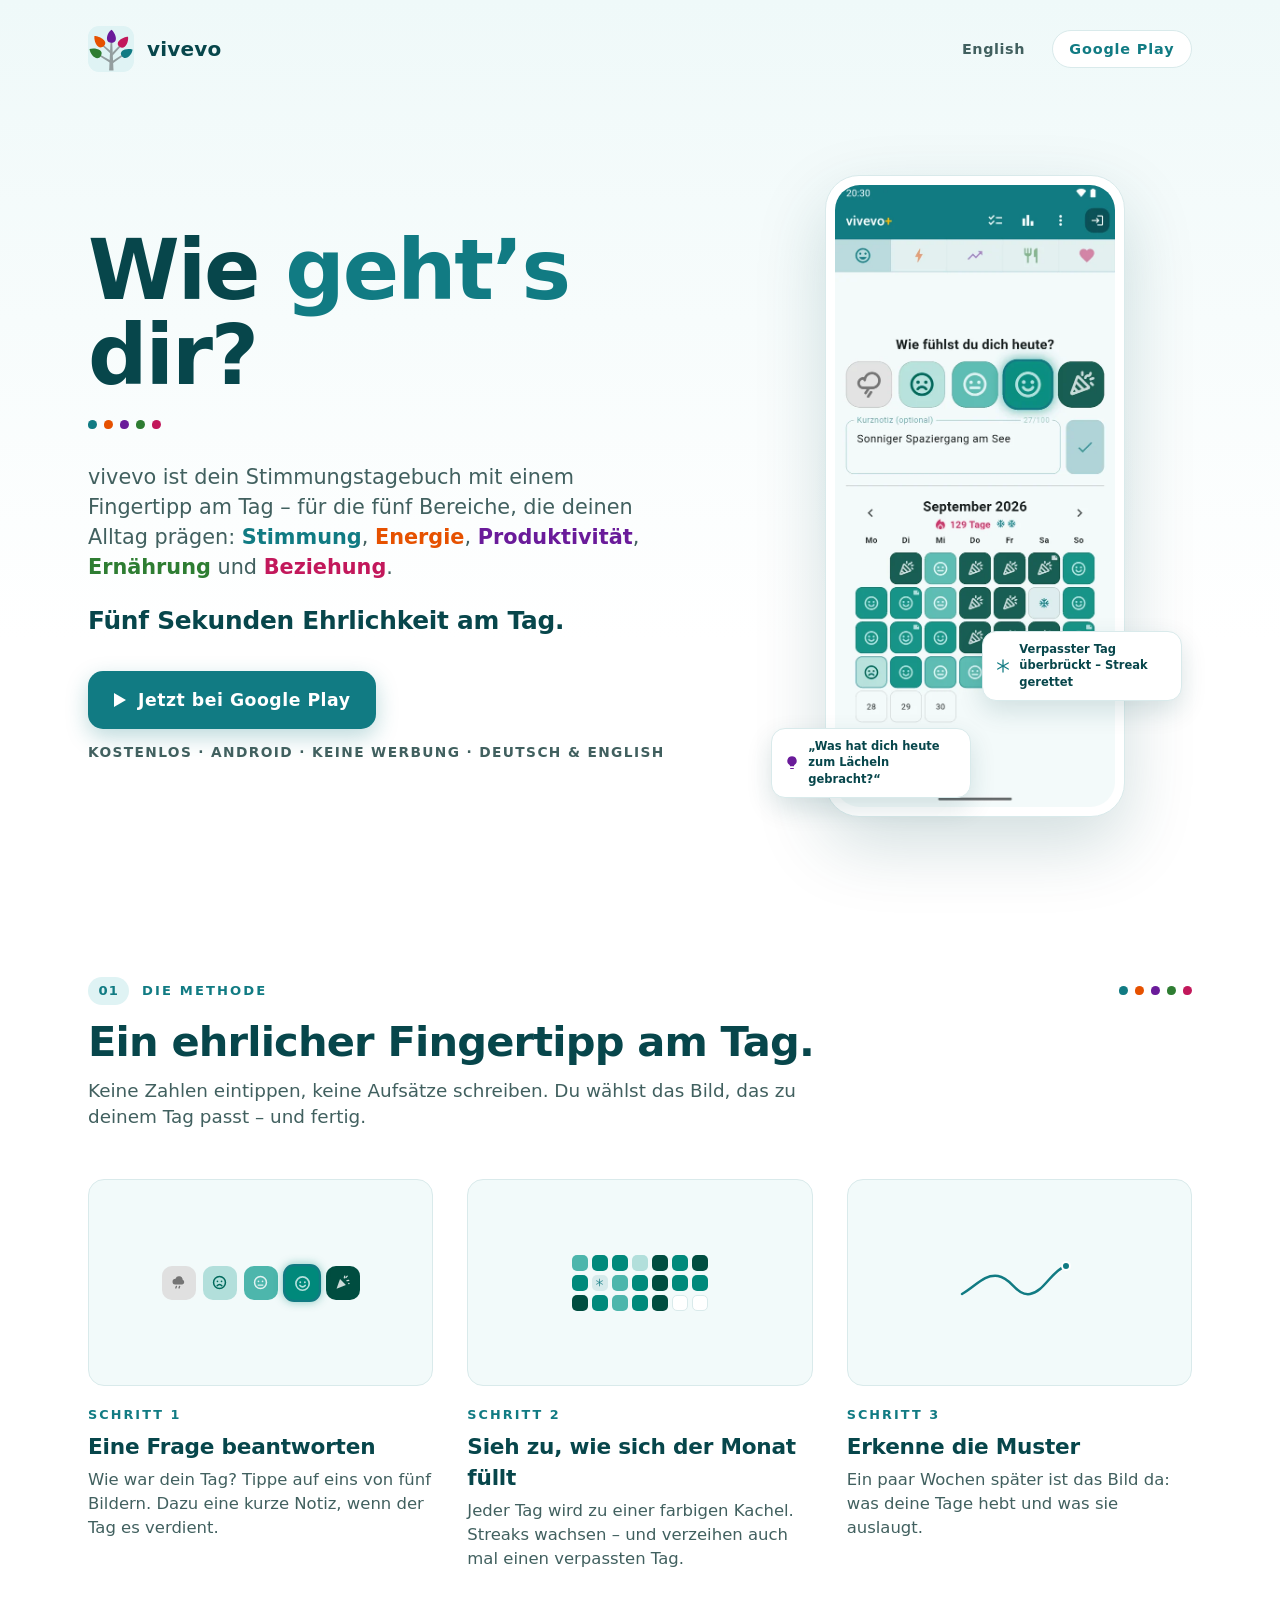
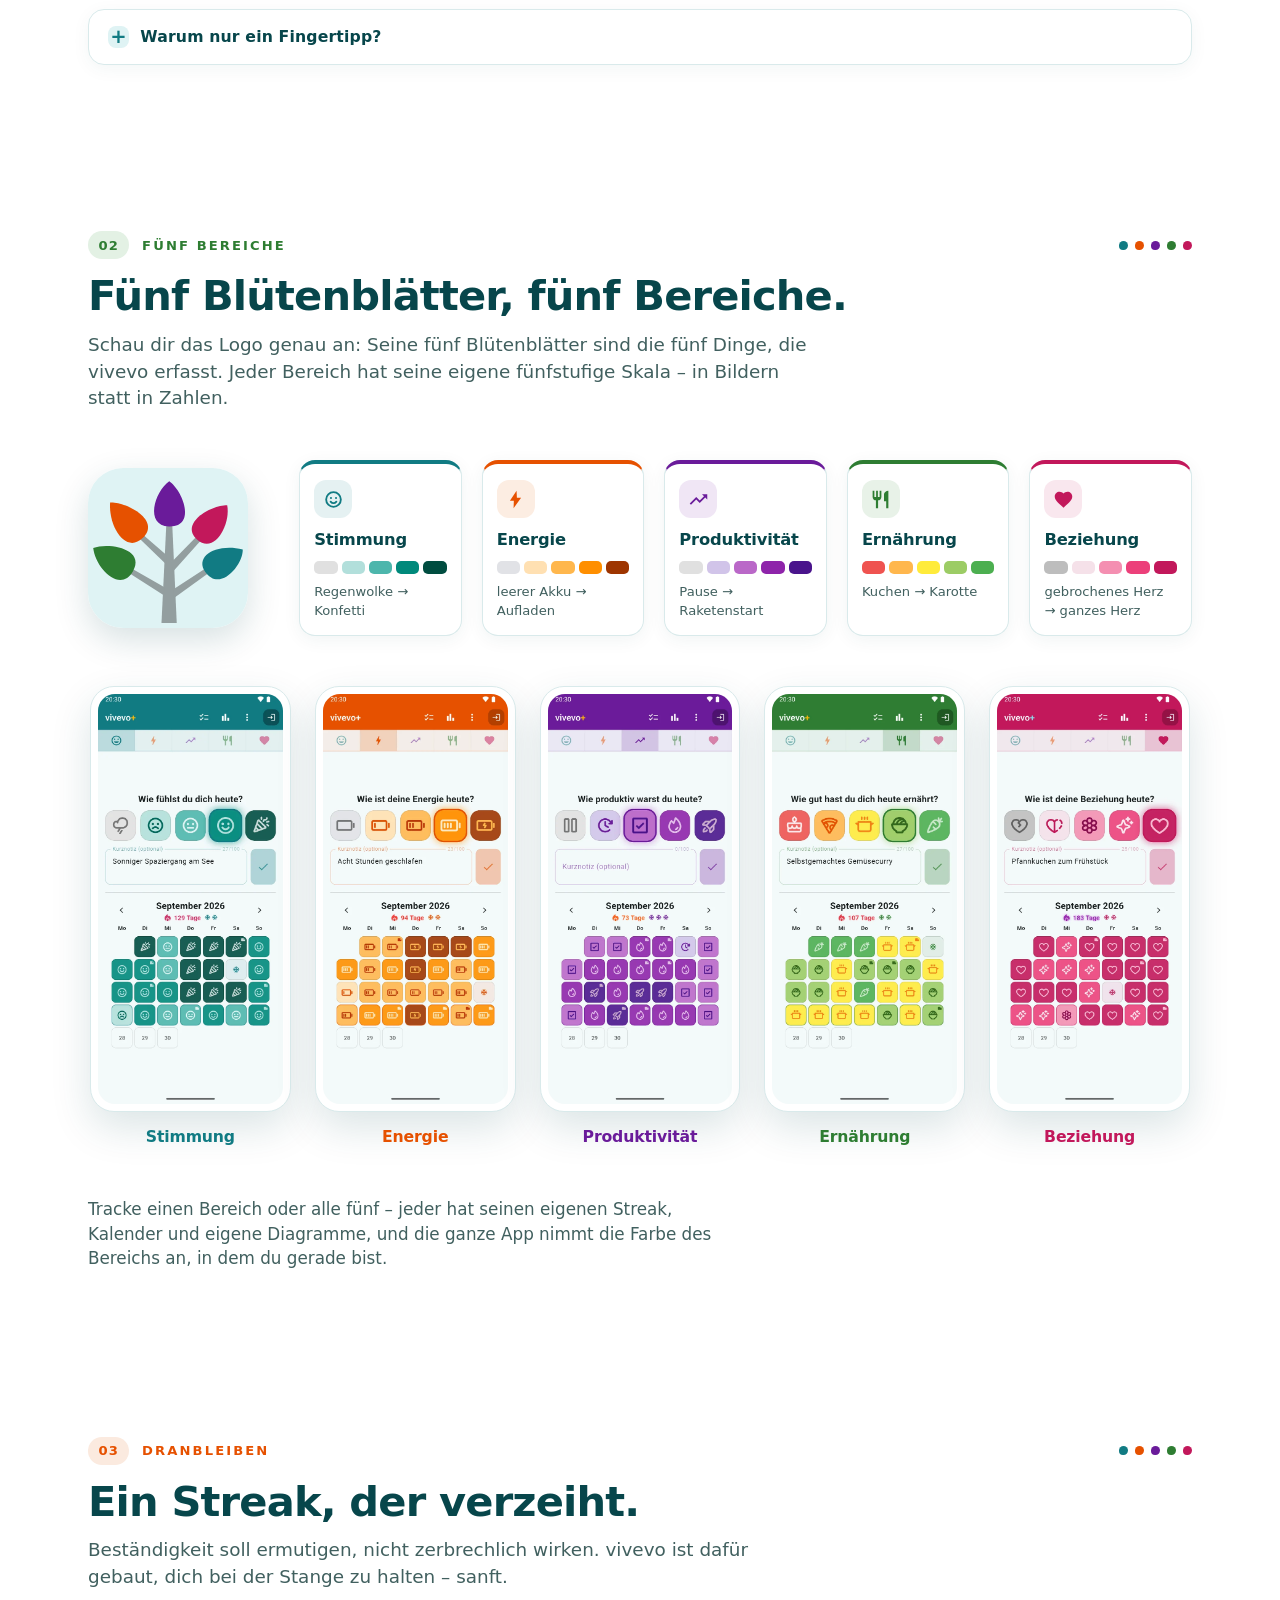
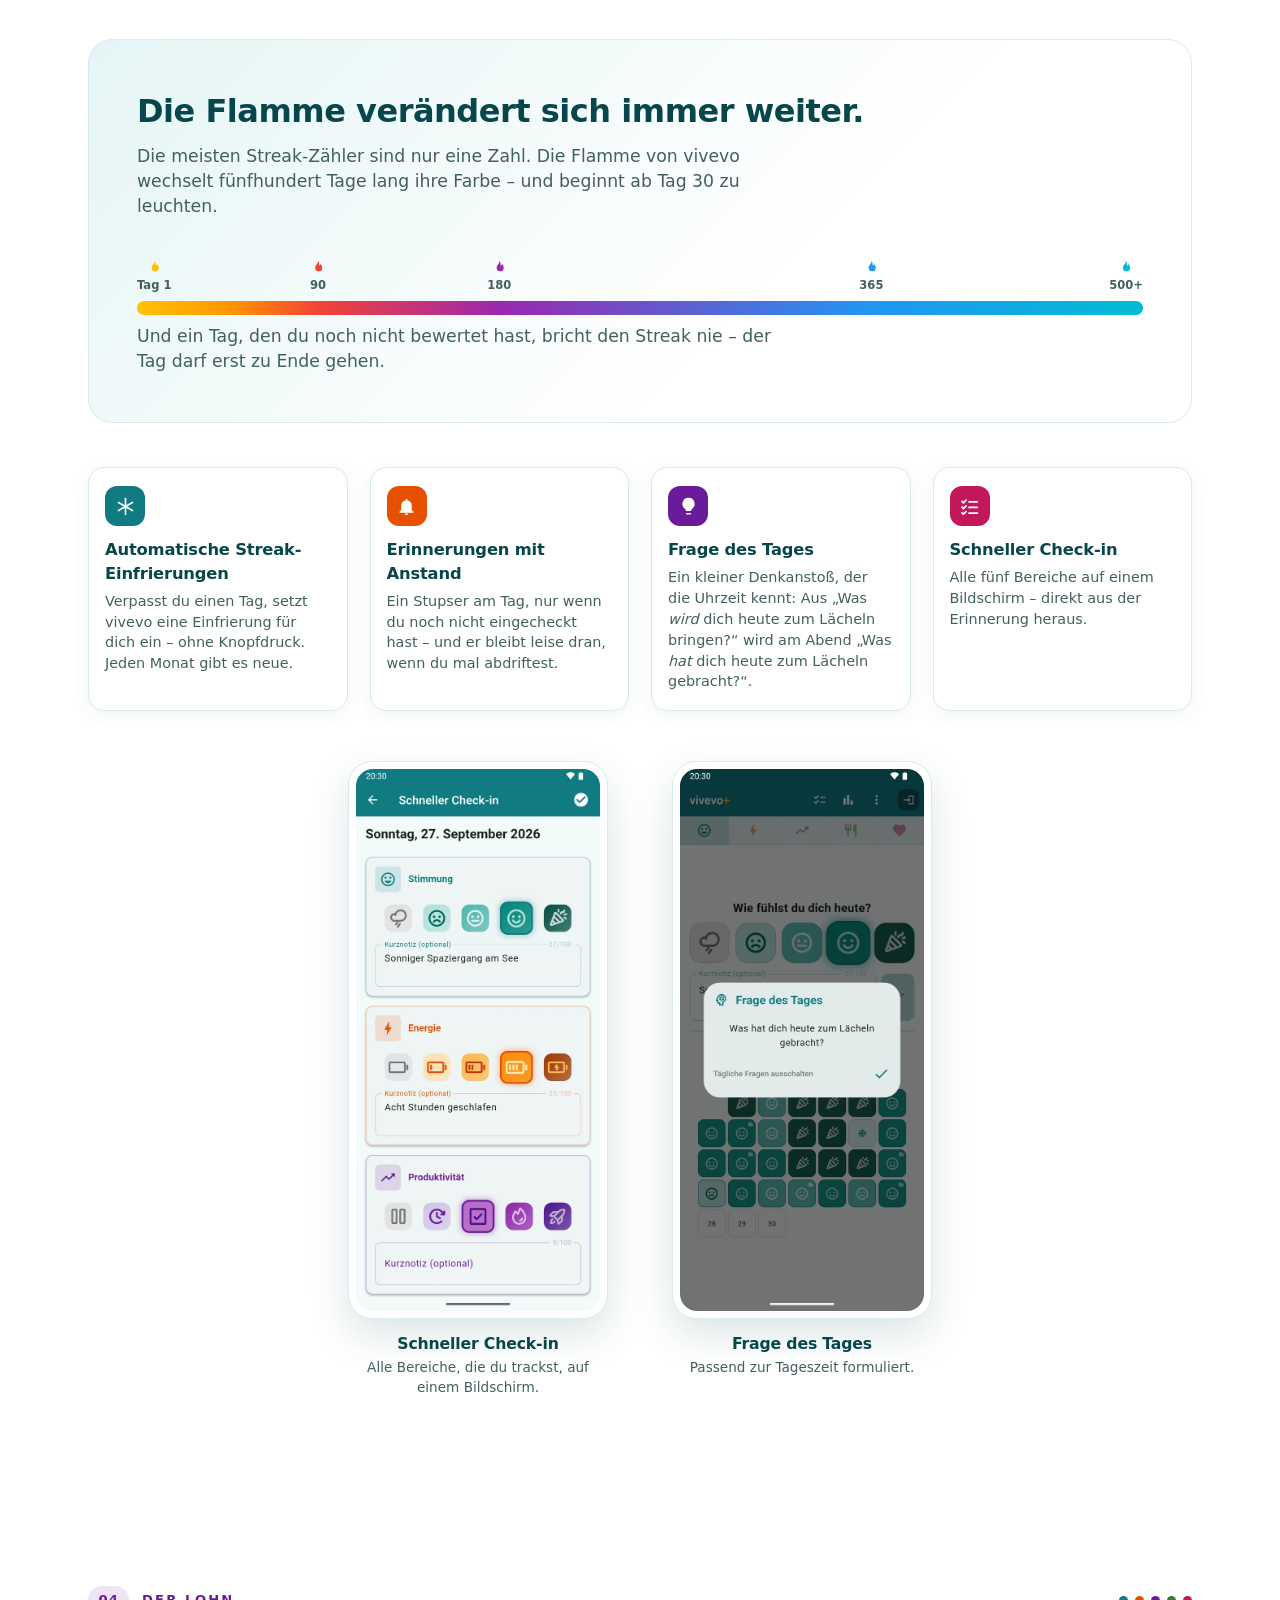
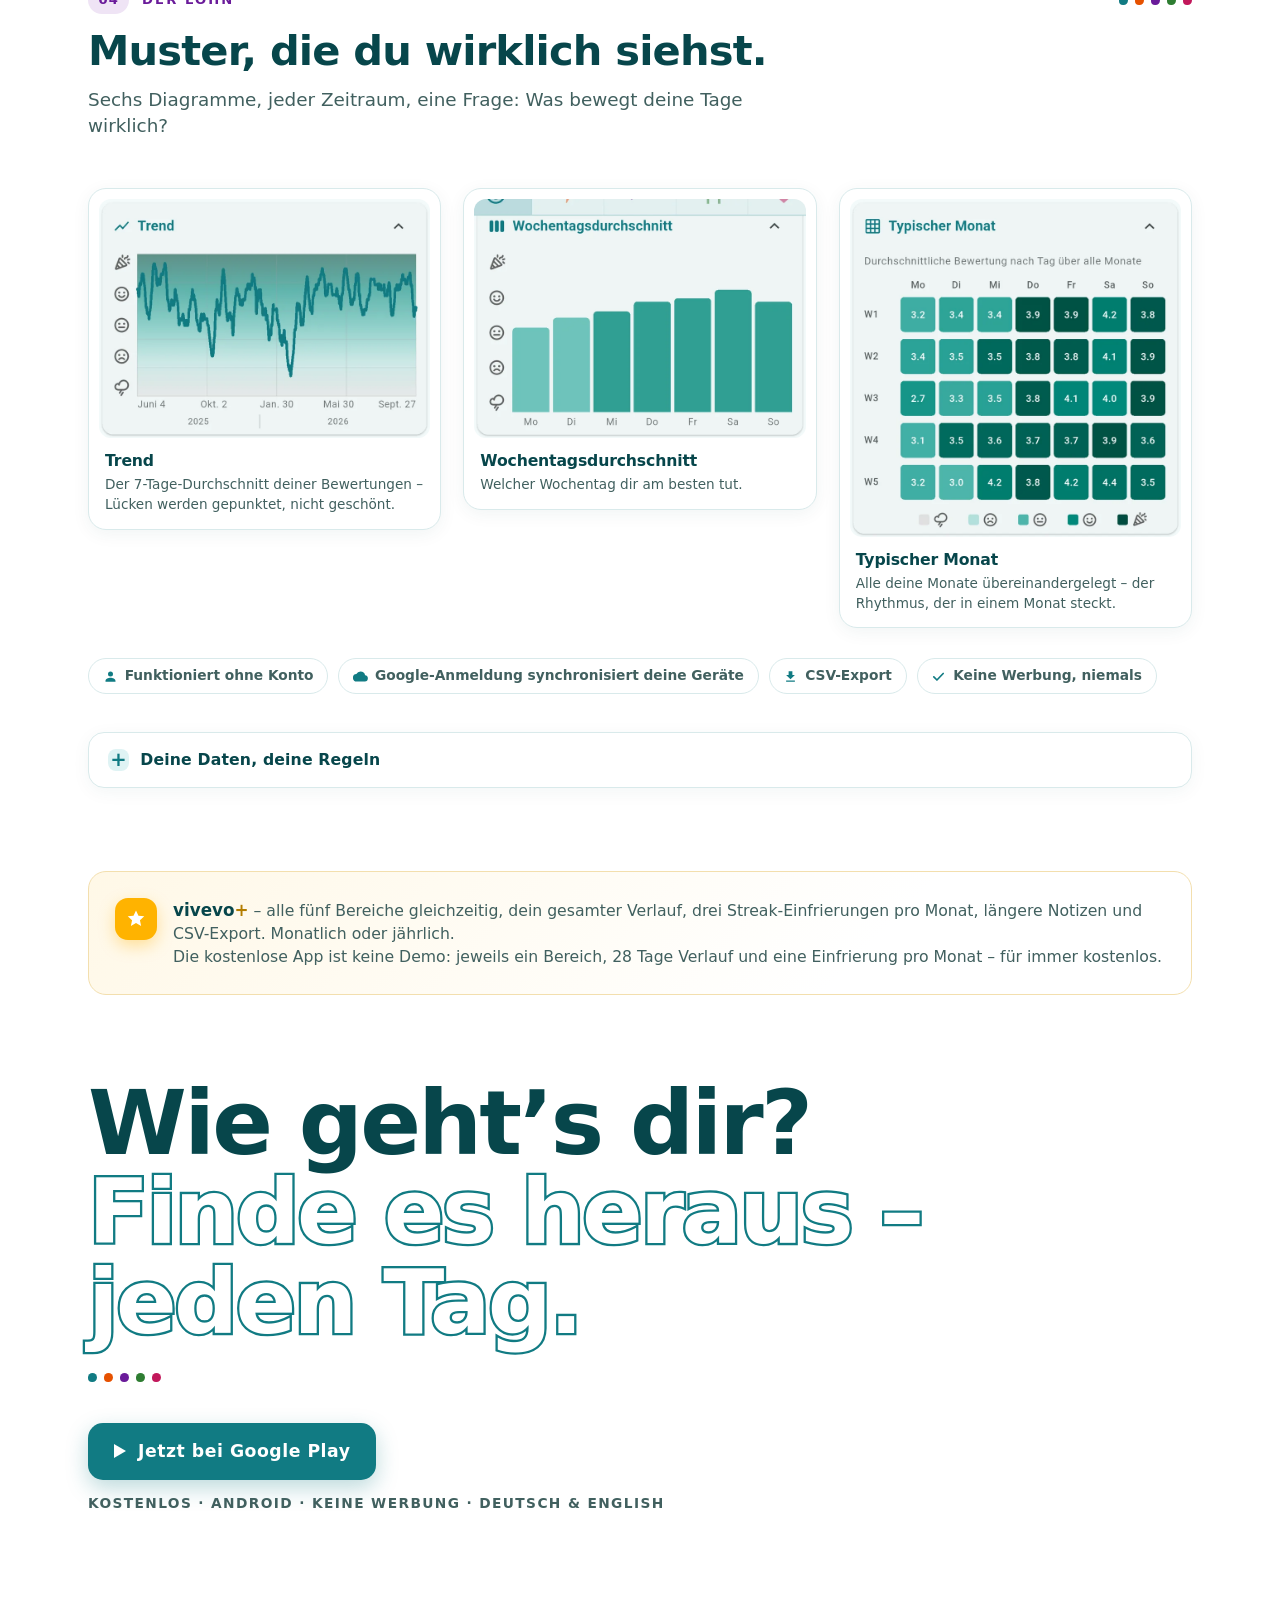
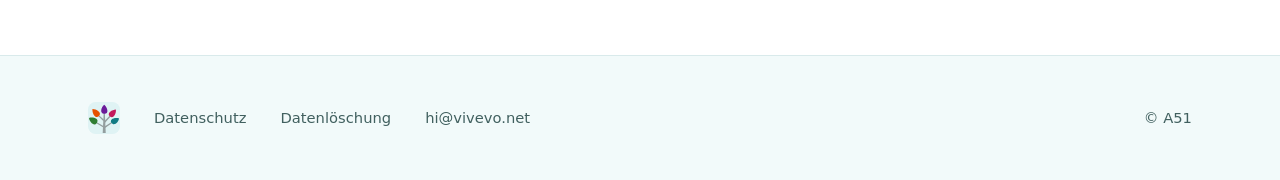
==== de/index.html @ 8e0245e5 "Add a German version of the site vivevo.net/de/ carries the landing page in German, with the privacy" ====
<!DOCTYPE html>
<html lang="de">
<head>
<meta charset="utf-8">
<meta name="viewport" content="width=device-width, initial-scale=1">
<title>vivevo – wie geht’s dir?</title>
<meta name="description" content="vivevo ist ein Stimmungstagebuch mit einem Fingertipp am Tag – für Stimmung, Energie, Produktivität, Ernährung und Beziehung. Fünf Sekunden Ehrlichkeit am Tag, ein Streak, der verzeiht, und Muster, die du wirklich siehst. Kostenlos für Android.">
<meta name="theme-color" content="#117B83">
<meta property="og:title" content="vivevo – wie geht’s dir?">
<meta property="og:description" content="Ein Fingertipp am Tag für die fünf Bereiche, die deinen Alltag prägen. Fünf Sekunden Ehrlichkeit, einmal am Tag.">
<meta property="og:type" content="website">
<meta property="og:url" content="https://vivevo.net/de/">
<meta property="og:locale" content="de_DE">
<meta property="og:locale:alternate" content="en_US">
<meta property="og:image" content="https://vivevo.net/og-de.png">
<meta property="og:image:width" content="1200">
<meta property="og:image:height" content="630">
<meta name="twitter:card" content="summary_large_image">
<link rel="icon" type="image/svg+xml" href="../vivevo.svg">
<link rel="canonical" href="https://vivevo.net/de/">
<link rel="alternate" hreflang="en" href="https://vivevo.net/">
<link rel="alternate" hreflang="de" href="https://vivevo.net/de/">
<link rel="alternate" hreflang="x-default" href="https://vivevo.net/">
<link rel="stylesheet" href="../site.css">
</head>
<body>

<svg width="0" height="0" style="position:absolute" aria-hidden="true"><defs>
<symbol id="i-rain" viewBox="0 0 24 24"><path fill="currentColor" d="M7.2 14.9a4.2 4.2 0 0 1 .5-8.36A5.3 5.3 0 0 1 17.9 8a3.65 3.65 0 0 1-.6 6.9z"/><g stroke="currentColor" stroke-width="1.9" stroke-linecap="round" fill="none"><path d="M9.1 17.4l-.85 2.3"/><path d="M13.6 17.4l-.85 2.3"/></g></symbol>
<symbol id="i-sad" viewBox="0 0 24 24"><circle cx="12" cy="12" r="8.4" fill="none" stroke="currentColor" stroke-width="2.1"/><circle cx="9.1" cy="10.3" r="1.2" fill="currentColor"/><circle cx="14.9" cy="10.3" r="1.2" fill="currentColor"/><path d="M8.7 16.5c2-2.4 4.6-2.4 6.6 0" fill="none" stroke="currentColor" stroke-width="2.1" stroke-linecap="round"/></symbol>
<symbol id="i-meh" viewBox="0 0 24 24"><circle cx="12" cy="12" r="8.4" fill="none" stroke="currentColor" stroke-width="2.1"/><circle cx="9.1" cy="10.3" r="1.2" fill="currentColor"/><circle cx="14.9" cy="10.3" r="1.2" fill="currentColor"/><path d="M8.8 15.7h6.4" stroke="currentColor" stroke-width="2.1" stroke-linecap="round"/></symbol>
<symbol id="i-smile" viewBox="0 0 24 24"><circle cx="12" cy="12" r="8.4" fill="none" stroke="currentColor" stroke-width="2.1"/><circle cx="9.1" cy="10.3" r="1.2" fill="currentColor"/><circle cx="14.9" cy="10.3" r="1.2" fill="currentColor"/><path d="M8.7 14.4c2 2.4 4.6 2.4 6.6 0" fill="none" stroke="currentColor" stroke-width="2.1" stroke-linecap="round"/></symbol>
<symbol id="i-confetti" viewBox="0 0 24 24"><path fill="currentColor" d="M3.6 20.9 8.5 7.2l8.3 8.3z"/><g stroke="currentColor" stroke-width="1.8" stroke-linecap="round" fill="none"><path d="M14.6 5.5l.5-2.4"/><path d="M18.4 9.4l2.4-.5"/><path d="M16.8 4.9l1.9-1.9"/></g><circle cx="21" cy="13.4" r="1.1" fill="currentColor"/></symbol>
<symbol id="i-flame" viewBox="0 0 24 24"><path fill="currentColor" d="M12 2.3c.9 4-4 5.7-4 10a5 5 0 0 0 10 0c0-2.1-1-3.9-2.2-5.3-.3 1.1-1 2-2 2.4 0-2.7-.3-5.2-1.8-7.1z"/></symbol>
<symbol id="i-snow" viewBox="0 0 24 24"><g stroke="currentColor" stroke-width="1.9" stroke-linecap="round"><path d="M12 2.9v18.2"/><path d="M4.1 7.4l15.8 9.2"/><path d="M19.9 7.4L4.1 16.6"/></g></symbol>
<symbol id="i-bolt" viewBox="0 0 24 24"><path fill="currentColor" d="M13.2 2 5.6 13.4h4.5L9.8 22l8.6-11.9h-4.8z"/></symbol>
<symbol id="i-trend" viewBox="0 0 24 24"><path fill="currentColor" d="M16 6l2.29 2.29-4.88 4.88-4-4L2 16.59 3.41 18l6-6 4 4 6.3-6.29L22 12V6z"/></symbol>
<symbol id="i-food" viewBox="0 0 24 24"><path fill="currentColor" d="M11 9H9V2H7v7H5V2H3v7c0 2.12 1.66 3.84 3.75 3.97V22h2.5v-9.03C11.34 12.84 13 11.12 13 9V2h-2v7zm5-3v8h2.5v8H21V2c-2.76 0-5 2.24-5 4z"/></symbol>
<symbol id="i-heart" viewBox="0 0 24 24"><path fill="currentColor" d="M12 21.35l-1.45-1.32C5.4 15.36 2 12.28 2 8.5 2 5.42 4.42 3 7.5 3c1.74 0 3.41.81 4.5 2.09C13.09 3.81 14.76 3 16.5 3 19.58 3 22 5.42 22 8.5c0 3.78-3.4 6.86-8.55 11.54L12 21.35z"/></symbol>
<symbol id="i-check" viewBox="0 0 24 24"><path d="M4.5 12.6l5 5L19.5 7.2" fill="none" stroke="currentColor" stroke-width="2.7" stroke-linecap="round" stroke-linejoin="round"/></symbol>
<symbol id="i-list" viewBox="0 0 24 24"><g stroke="currentColor" stroke-width="2" stroke-linecap="round" stroke-linejoin="round" fill="none"><path d="M3.5 6.2l1.6 1.6 3-3"/><path d="M3.5 12.7l1.6 1.6 3-3"/><path d="M3.5 19.2l1.6 1.6 3-3"/><path d="M11.5 6.6H21"/><path d="M11.5 13.1H21"/><path d="M11.5 19.6H21"/></g></symbol>
<symbol id="i-bell" viewBox="0 0 24 24"><path fill="currentColor" d="M12 22a2 2 0 0 0 2-2h-4a2 2 0 0 0 2 2zm6-6v-5a6 6 0 0 0-5-5.91V4a1 1 0 1 0-2 0v1.09A6 6 0 0 0 6 11v5l-2 2v1h16v-1l-2-2z"/></symbol>
<symbol id="i-bulb" viewBox="0 0 24 24"><path fill="currentColor" d="M9.3 21h5.4v-1.6H9.3zM12 2a7 7 0 0 0-4 12.74c.63.44 1 1.16 1 1.93v.33h6v-.33c0-.77.37-1.49 1-1.93A7 7 0 0 0 12 2z"/></symbol>
<symbol id="i-star" viewBox="0 0 24 24"><path fill="currentColor" d="M12 2.6l2.7 5.8 6.3.7-4.7 4.3 1.3 6.2-5.6-3.2-5.6 3.2 1.3-6.2L3 9.1l6.3-.7z"/></symbol>
<symbol id="i-download" viewBox="0 0 24 24"><path fill="currentColor" d="M19 9.5h-4v-6H9v6H5l7 7zM5 18.5v2h14v-2z"/></symbol>
<symbol id="i-user" viewBox="0 0 24 24"><path fill="currentColor" d="M12 12a4 4 0 1 0-4-4 4 4 0 0 0 4 4zm0 2c-3.3 0-8 1.7-8 5v1.5h16V19c0-3.3-4.7-5-8-5z"/></symbol>
<symbol id="i-cloudsync" viewBox="0 0 24 24"><path fill="currentColor" d="M19.35 10.04A7.49 7.49 0 0 0 12 4 7.49 7.49 0 0 0 5.35 8.04 5.994 5.994 0 0 0 6 20h13a5 5 0 0 0 .35-9.96z"/></symbol>
</defs></svg>

<header class="wrap top">
  <img src="../vivevo.svg" alt="" width="46" height="46">
  <span class="name">vivevo</span>
  <a class="lang" href="../index.html" hreflang="en" lang="en">English</a>
  <a class="toplink" href="https://play.google.com/store/apps/details?id=io.a51.vivevo&amp;hl=de">Google&nbsp;Play</a>
</header>

<main>

  <section class="wrap hero" aria-label="Einleitung">
    <div>
      <h1>Wie <em>geht’s</em> dir?</h1>
      <span class="petals" aria-hidden="true"><i></i><i></i><i></i><i></i><i></i></span>
      <p class="tag">vivevo ist dein Stimmungstagebuch mit einem Fingertipp am Tag – für die fünf Bereiche, die deinen Alltag prägen:
        <b class="w-mood">Stimmung</b>, <b class="w-energy">Energie</b>, <b class="w-prod">Produktivität</b>,
        <b class="w-diet">Ernährung</b> und <b class="w-rel">Beziehung</b>.</p>
      <p class="pitch">Fünf Sekunden Ehrlichkeit am Tag.</p>
      <a class="play" href="https://play.google.com/store/apps/details?id=io.a51.vivevo&amp;hl=de"><span class="tri" aria-hidden="true"></span>Jetzt bei Google&nbsp;Play</a>
      <p class="free">Kostenlos &middot; Android &middot; Keine Werbung &middot; Deutsch &amp; English</p>
    </div>

    <figure class="hero-art">
      <div class="phone">
        <img src="../shots/de/home_mood.webp" width="600" height="1333" fetchpriority="high"
          alt="Der Startbildschirm von vivevo: die Frage „Wie fühlst du dich heute?“ über fünf Bewertungskacheln von der Regenwolke bis zum Konfetti, die heutige Notiz „Sonniger Spaziergang am See“ und ein September-Kalender aus farbigen Tageskacheln unter einem Streak von 129 Tagen.">
      </div>
      <span class="fcard f-qotd" aria-hidden="true"><svg class="ic"><use href="#i-bulb"/></svg>„Was hat dich heute zum Lächeln gebracht?“</span>
      <span class="fcard f-frozen" aria-hidden="true"><svg class="ic"><use href="#i-snow"/></svg>Verpasster Tag überbrückt – Streak gerettet</span>
    </figure>
  </section>

  <section class="wrap" aria-labelledby="k-method">
    <div class="sechead">
      <div class="kick"><span class="knum">01</span><span class="klab" id="k-method">Die Methode</span><span class="petals" aria-hidden="true"><i></i><i></i><i></i><i></i><i></i></span></div>
      <h2>Ein ehrlicher Fingertipp am Tag.</h2>
      <p class="lead">Keine Zahlen eintippen, keine Aufsätze schreiben. Du wählst das Bild, das zu deinem Tag passt – und fertig.</p>
    </div>
    <ol class="steps">
      <li class="step">
        <div class="art" aria-hidden="true">
          <div class="mini-rate">
            <b class="r1"><svg class="ic"><use href="#i-rain"/></svg></b>
            <b class="r2"><svg class="ic"><use href="#i-sad"/></svg></b>
            <b class="r3"><svg class="ic"><use href="#i-meh"/></svg></b>
            <b class="r4 sel"><svg class="ic"><use href="#i-smile"/></svg></b>
            <b class="r5"><svg class="ic"><use href="#i-confetti"/></svg></b>
          </div>
        </div>
        <div>
          <span class="num">SCHRITT 1</span>
          <h3>Eine Frage beantworten</h3>
          <p>Wie war dein Tag? Tippe auf eins von fünf Bildern. Dazu eine kurze Notiz, wenn der Tag es verdient.</p>
        </div>
      </li>
      <li class="step">
        <div class="art" aria-hidden="true">
          <div class="mini-month">
            <i class="r3"></i><i class="r4"></i><i class="r4"></i><i class="r2"></i><i class="r5"></i><i class="r4"></i><i class="r5"></i>
            <i class="r4"></i><i class="mm-f"><svg class="ic"><use href="#i-snow"/></svg></i><i class="r3"></i><i class="r4"></i><i class="r5"></i><i class="r4"></i><i class="r4"></i>
            <i class="r5"></i><i class="r4"></i><i class="r3"></i><i class="r4"></i><i class="r5"></i><i class="mm-e"></i><i class="mm-e"></i>
          </div>
        </div>
        <div>
          <span class="num">SCHRITT 2</span>
          <h3>Sieh zu, wie sich der Monat füllt</h3>
          <p>Jeder Tag wird zu einer farbigen Kachel. Streaks wachsen – und verzeihen auch mal einen verpassten Tag.</p>
        </div>
      </li>
      <li class="step">
        <div class="art" aria-hidden="true">
          <svg class="mini-trend" width="130" height="70" viewBox="0 0 130 70">
            <path d="M8 46 C22 38,30 26,44 28 C58 30,62 48,76 46 C90 44,98 22,112 18" fill="none" stroke="#117B83" stroke-width="2.5" stroke-linecap="round"/>
            <circle cx="112" cy="18" r="4" fill="#117B83" stroke="#fff" stroke-width="2"/>
          </svg>
        </div>
        <div>
          <span class="num">SCHRITT 3</span>
          <h3>Erkenne die Muster</h3>
          <p>Ein paar Wochen später ist das Bild da: was deine Tage hebt und was sie auslaugt.</p>
        </div>
      </li>
    </ol>
    <details>
      <summary>Warum nur ein Fingertipp?</summary>
      <div class="dbody">
        <p>Weil die Gewohnheit das Schwierige ist. Ein Check-in von fünf Sekunden übersteht volle Wochen, Krankheitstage und Urlaub – und eine ehrliche Bewertung jeden Tag ist mehr wert als ein ausführlicher Eintrag einmal im Monat. Muster zeigen sich erst, wenn die Daten weiter kommen.</p>
        <p>Wenn du mehr zu sagen hast, gibt es eine Notiz. Wenn nicht, ist ein Fingertipp ein vollständiger Eintrag.</p>
      </div>
    </details>
  </section>

  <section class="wrap" aria-labelledby="k-areas">
    <div class="sechead">
      <div class="kick k-diet"><span class="knum">02</span><span class="klab" id="k-areas">Fünf Bereiche</span><span class="petals" aria-hidden="true"><i></i><i></i><i></i><i></i><i></i></span></div>
      <h2>Fünf Blütenblätter, fünf Bereiche.</h2>
      <p class="lead">Schau dir das Logo genau an: Seine fünf Blütenblätter sind die fünf Dinge, die vivevo erfasst. Jeder Bereich hat seine eigene fünfstufige Skala – in Bildern statt in Zahlen.</p>
    </div>
    <div class="areas-flex">
      <img class="arealogo" src="../vivevo.svg" alt="Das vivevo-Logo: eine stilisierte Pflanze, deren fünf Blütenblätter die fünf Farben der Bereiche tragen.">
      <ul class="areas">
        <li class="area" style="--c:#117B83;--tint:#E5F1F2">
          <span class="achip" aria-hidden="true"><svg class="ic"><use href="#i-smile"/></svg></span>
          <h3>Stimmung</h3>
          <div class="scale" aria-hidden="true"><i style="background:#E0E0E0"></i><i style="background:#B2DFDB"></i><i style="background:#4DB6AC"></i><i style="background:#00897B"></i><i style="background:#004D40"></i></div>
          <p>Regenwolke → Konfetti</p>
        </li>
        <li class="area" style="--c:#E65100;--tint:#FCEDE2">
          <span class="achip" aria-hidden="true"><svg class="ic"><use href="#i-bolt"/></svg></span>
          <h3>Energie</h3>
          <div class="scale" aria-hidden="true"><i style="background:#E1E2E6"></i><i style="background:#FFE0B2"></i><i style="background:#FFB74D"></i><i style="background:#FF8F00"></i><i style="background:#9E3500"></i></div>
          <p>leerer Akku → Aufladen</p>
        </li>
        <li class="area" style="--c:#6A1B9A;--tint:#F0E6F5">
          <span class="achip" aria-hidden="true"><svg class="ic"><use href="#i-trend"/></svg></span>
          <h3>Produktivität</h3>
          <div class="scale" aria-hidden="true"><i style="background:#E0E0E0"></i><i style="background:#D1C4E9"></i><i style="background:#BA68C8"></i><i style="background:#8E24AA"></i><i style="background:#4A148C"></i></div>
          <p>Pause → Raketenstart</p>
        </li>
        <li class="area" style="--c:#2E7D32;--tint:#E8F2E8">
          <span class="achip" aria-hidden="true"><svg class="ic"><use href="#i-food"/></svg></span>
          <h3>Ernährung</h3>
          <div class="scale" aria-hidden="true"><i style="background:#EF5350"></i><i style="background:#FFB74D"></i><i style="background:#FFEB3B"></i><i style="background:#9CCC65"></i><i style="background:#4CAF50"></i></div>
          <p>Kuchen → Karotte</p>
        </li>
        <li class="area" style="--c:#C2185B;--tint:#F9E7EE">
          <span class="achip" aria-hidden="true"><svg class="ic"><use href="#i-heart"/></svg></span>
          <h3>Beziehung</h3>
          <div class="scale" aria-hidden="true"><i style="background:#BDBDBD"></i><i style="background:#F5E1E9"></i><i style="background:#F48FB1"></i><i style="background:#EC407A"></i><i style="background:#C2185B"></i></div>
          <p>gebrochenes Herz → ganzes Herz</p>
        </li>
      </ul>
    </div>
    <ul class="shots" aria-label="Der Startbildschirm in den Farben jedes Bereichs">
      <li><figure style="--c:#117B83"><div class="phone"><img src="../shots/de/home_mood.webp" width="600" height="1333" loading="lazy" decoding="async"
        alt="Stimmung: ein türkisfarbener Kalender voller Lächeln und Konfetti, mit einem Streak von 129 Tagen."></div><figcaption><b>Stimmung</b></figcaption></figure></li>
      <li><figure style="--c:#E65100"><div class="phone"><img src="../shots/de/home_energy.webp" width="600" height="1333" loading="lazy" decoding="async"
        alt="Energie: ein orangefarbener Kalender aus Akkuständen, ein Tag von einer Streak-Einfrierung überbrückt."></div><figcaption><b>Energie</b></figcaption></figure></li>
      <li><figure style="--c:#6A1B9A"><div class="phone"><img src="../shots/de/home_productivity.webp" width="600" height="1333" loading="lazy" decoding="async"
        alt="Produktivität: ein lilafarbener Kalender von Pause bis Raketenstart."></div><figcaption><b>Produktivität</b></figcaption></figure></li>
      <li><figure style="--c:#2E7D32"><div class="phone"><img src="../shots/de/home_diet.webp" width="600" height="1333" loading="lazy" decoding="async"
        alt="Ernährung: ein Kalender in Rot, Gelb und Grün, vom Kuchen bis zur Karotte."></div><figcaption><b>Ernährung</b></figcaption></figure></li>
      <li><figure style="--c:#C2185B"><div class="phone"><img src="../shots/de/home_relationship.webp" width="600" height="1333" loading="lazy" decoding="async"
        alt="Beziehung: ein rosafarbener Kalender voller Herzen, mit einem Streak von 183 Tagen."></div><figcaption><b>Beziehung</b></figcaption></figure></li>
    </ul>
    <p class="areanote">Tracke einen Bereich oder alle fünf – jeder hat seinen eigenen Streak, Kalender und eigene Diagramme, und die ganze App nimmt die Farbe des Bereichs an, in dem du gerade bist.</p>
  </section>

  <section class="wrap" aria-labelledby="k-streak">
    <div class="sechead">
      <div class="kick k-energy"><span class="knum">03</span><span class="klab" id="k-streak">Dranbleiben</span><span class="petals" aria-hidden="true"><i></i><i></i><i></i><i></i><i></i></span></div>
      <h2>Ein Streak, der verzeiht.</h2>
      <p class="lead">Beständigkeit soll ermutigen, nicht zerbrechlich wirken. vivevo ist dafür gebaut, dich bei der Stange zu halten – sanft.</p>
    </div>
    <div class="band">
      <h3>Die Flamme verändert sich immer weiter.</h3>
      <p>Die meisten Streak-Zähler sind nur eine Zahl. Die Flamme von vivevo wechselt fünfhundert Tage lang ihre Farbe – und beginnt ab Tag 30 zu leuchten.</p>
      <div class="ramp-wrap" role="img" aria-label="Die Farbreise der Streak-Flamme: Gelb an Tag 1, Rot an Tag 90, Lila an Tag 180, Blau an Tag 365, Cyan ab Tag 500.">
        <span class="rmark" style="left:0" aria-hidden="true"><svg class="ic" style="color:#FFC107"><use href="#i-flame"/></svg><span>Tag 1</span></span>
        <span class="rmark" style="left:18%" aria-hidden="true"><svg class="ic" style="color:#F44336"><use href="#i-flame"/></svg><span>90</span></span>
        <span class="rmark" style="left:36%" aria-hidden="true"><svg class="ic" style="color:#9C27B0"><use href="#i-flame"/></svg><span>180</span></span>
        <span class="rmark" style="left:73%" aria-hidden="true"><svg class="ic" style="color:#2196F3"><use href="#i-flame"/></svg><span>365</span></span>
        <span class="rmark" style="left:100%" aria-hidden="true"><svg class="ic" style="color:#00BCD4"><use href="#i-flame"/></svg><span>500+</span></span>
        <div class="ramp"></div>
      </div>
      <p class="ramp-cap">Und ein Tag, den du noch nicht bewertet hast, bricht den Streak nie – der Tag darf erst zu Ende gehen.</p>
    </div>
    <ul class="tiles">
      <li>
        <span class="tchip t-teal" aria-hidden="true"><svg class="ic"><use href="#i-snow"/></svg></span>
        <h3>Automatische Streak-Einfrierungen</h3>
        <p>Verpasst du einen Tag, setzt vivevo eine Einfrierung für dich ein – ohne Knopfdruck. Jeden Monat gibt es neue.</p>
      </li>
      <li>
        <span class="tchip t-energy" aria-hidden="true"><svg class="ic"><use href="#i-bell"/></svg></span>
        <h3>Erinnerungen mit Anstand</h3>
        <p>Ein Stupser am Tag, nur wenn du noch nicht eingecheckt hast – und er bleibt leise dran, wenn du mal abdriftest.</p>
      </li>
      <li>
        <span class="tchip t-prod" aria-hidden="true"><svg class="ic"><use href="#i-bulb"/></svg></span>
        <h3>Frage des Tages</h3>
        <p>Ein kleiner Denkanstoß, der die Uhrzeit kennt: Aus „Was <em>wird</em> dich heute zum Lächeln bringen?“ wird am Abend „Was <em>hat</em> dich heute zum Lächeln gebracht?“.</p>
      </li>
      <li>
        <span class="tchip t-rel" aria-hidden="true"><svg class="ic"><use href="#i-list"/></svg></span>
        <h3>Schneller Check-in</h3>
        <p>Alle fünf Bereiche auf einem Bildschirm – direkt aus der Erinnerung heraus.</p>
      </li>
    </ul>
    <ul class="shots two" aria-label="Zwei weitere Bildschirme">
      <li><figure><div class="phone"><img src="../shots/de/checkin.webp" width="600" height="1333" loading="lazy" decoding="async"
        alt="Schneller Check-in für Sonntag, 27. September 2026: Stimmung, Energie und Produktivität bewertet, mit Notizen wie „Sonniger Spaziergang am See“."></div>
        <figcaption><b>Schneller Check-in</b><span>Alle Bereiche, die du trackst, auf einem Bildschirm.</span></figcaption></figure></li>
      <li><figure><div class="phone"><img src="../shots/de/question.webp" width="600" height="1333" loading="lazy" decoding="async"
        alt="Die Frage des Tages, „Was hat dich heute zum Lächeln gebracht?“, über dem Startbildschirm."></div>
        <figcaption><b>Frage des Tages</b><span>Passend zur Tageszeit formuliert.</span></figcaption></figure></li>
    </ul>
  </section>

  <section class="wrap" aria-labelledby="k-insight">
    <div class="sechead">
      <div class="kick k-prod"><span class="knum">04</span><span class="klab" id="k-insight">Der Lohn</span><span class="petals" aria-hidden="true"><i></i><i></i><i></i><i></i><i></i></span></div>
      <h2>Muster, die du wirklich siehst.</h2>
      <p class="lead">Sechs Diagramme, jeder Zeitraum, eine Frage: Was bewegt deine Tage wirklich?</p>
    </div>
    <div class="charts">
      <figure class="chart">
        <img src="../shots/de/chart_trend.webp" width="800" height="578" loading="lazy" decoding="async"
          alt="Die Karte Trend: der 7-Tage-Durchschnitt der Stimmungsbewertungen von Juni 2025 bis September 2026, über den fünf Farben der Stimmung.">
        <figcaption><b>Trend</b><span>Der 7-Tage-Durchschnitt deiner Bewertungen – Lücken werden gepunktet, nicht geschönt.</span></figcaption>
      </figure>
      <figure class="chart">
        <img src="../shots/de/chart_weekday.webp" width="800" height="578" loading="lazy" decoding="async"
          alt="Die Karte Wochentagsdurchschnitt: ein Balken pro Wochentag, von Montag ansteigend bis zum Hoch am Samstag.">
        <figcaption><b>Wochentagsdurchschnitt</b><span>Welcher Wochentag dir am besten tut.</span></figcaption>
      </figure>
      <figure class="chart">
        <img src="../shots/de/chart_heatmap.webp" width="800" height="816" loading="lazy" decoding="async"
          alt="Die Karte Typischer Monat: eine Heatmap der Durchschnittsbewertungen, fünf Wochenzeilen mal sieben Wochentagsspalten.">
        <figcaption><b>Typischer Monat</b><span>Alle deine Monate übereinandergelegt – der Rhythmus, der in einem Monat steckt.</span></figcaption>
      </figure>
    </div>
    <div class="chips" aria-label="Mehr über deine Daten">
      <span><svg class="ic"><use href="#i-user"/></svg>Funktioniert ohne Konto</span>
      <span><svg class="ic"><use href="#i-cloudsync"/></svg>Google-Anmeldung synchronisiert deine Geräte</span>
      <span><svg class="ic"><use href="#i-download"/></svg>CSV-Export</span>
      <span><svg class="ic"><use href="#i-check"/></svg>Keine Werbung, niemals</span>
    </div>
    <details>
      <summary>Deine Daten, deine Regeln</summary>
      <div class="dbody">
        <p>vivevo funktioniert vollständig als Gast – alles bleibt auf deinem Gerät, Streaks und Einfrierungen inklusive. Melde dich mit Google an, und deine Einträge werden gesichert und live zwischen deinen Geräten synchronisiert; was du offline änderst, wird gesammelt und sicher zusammengeführt.</p>
        <p>Deine Daten bleiben deine: Exportiere alles als CSV oder lösche dein Konto samt allen Daten direkt in der App, jederzeit.</p>
      </div>
    </details>
  </section>

  <section class="wrap" aria-label="vivevo plus" style="padding-block:0">
    <div class="plus">
      <span class="pchip" aria-hidden="true"><svg class="ic"><use href="#i-star"/></svg></span>
      <p><b class="pname">vivevo<em>+</em></b> – alle fünf Bereiche gleichzeitig, dein gesamter Verlauf, drei Streak-Einfrierungen pro Monat, längere Notizen und CSV-Export. Monatlich oder jährlich.<br>
      Die kostenlose App ist keine Demo: jeweils ein Bereich, 28 Tage Verlauf und eine Einfrierung pro Monat – für immer kostenlos.</p>
    </div>
  </section>

  <section class="wrap cta" aria-label="Herunterladen">
    <h2>Wie geht’s dir?<br><span class="hollow">Finde es heraus&nbsp;– jeden&nbsp;Tag.</span></h2>
    <span class="petals" aria-hidden="true"><i></i><i></i><i></i><i></i><i></i></span><br>
    <a class="play" href="https://play.google.com/store/apps/details?id=io.a51.vivevo&amp;hl=de"><span class="tri" aria-hidden="true"></span>Jetzt bei Google&nbsp;Play</a>
    <p class="free">Kostenlos &middot; Android &middot; Keine Werbung &middot; Deutsch &amp; English</p>
  </section>

</main>

<footer>
  <div class="wrap frow">
    <img src="../vivevo.svg" alt="vivevo-Logo" width="32" height="32">
    <a href="datenschutz.html">Datenschutz</a>
    <a href="datenloeschung.html">Datenlöschung</a>
    <a href="mailto:hi@vivevo.net">hi@vivevo.net</a>
    <span class="copy">© <a href="https://a51.io">A51</a></span>
  </div>
</footer>

</body>
</html>
---- site.css ----
/* The landing page's styles, shared by the English (index.html) and German
   (de/index.html) pages so the two can't drift apart. The legal pages have
   their own legal.css with the same tokens. */

:root{
  --teal:#117B83;
  --teal-dk:#0C6068;
  --ink:#07464B;
  --body:#41605F;
  --mist:#DFF3F4;
  --mist-soft:#F2FAFA;
  --line:#D9EAEB;
  --amber:#FFB300;
  --mood:#117B83; --energy:#E65100; --prod:#6A1B9A; --diet:#2E7D32; --rel:#C2185B;
}
*{margin:0;padding:0;box-sizing:border-box}
html{scroll-behavior:smooth}
@media (prefers-reduced-motion:reduce){html{scroll-behavior:auto}}
html,body{overflow-x:hidden;overflow-x:clip}
body{
  background:linear-gradient(#EFF9F9,#FFFFFF 640px);
  color:var(--ink);
  font-family:system-ui,-apple-system,"Segoe UI",Roboto,"Helvetica Neue",Arial,sans-serif;
  line-height:1.45;
  -webkit-font-smoothing:antialiased;
}
img{display:block;max-width:100%;height:auto}
a{color:inherit}
a:focus-visible,summary:focus-visible{outline:3px solid var(--teal);outline-offset:3px;border-radius:6px}
.ic{width:1em;height:1em;display:block}
.wrap{max-width:1200px;margin-inline:auto;padding-inline:clamp(20px,5vw,48px)}
.sr{position:absolute;width:1px;height:1px;overflow:hidden;clip:rect(0 0 0 0);white-space:nowrap}

/* ---------- header ---------- */
.top{display:flex;align-items:center;gap:13px;padding-block:clamp(16px,2.5vw,26px)}
.top img{width:clamp(38px,4vw,46px);height:auto;border-radius:24%}
.top .name{font-weight:800;font-size:clamp(1.05rem,2vw,1.25rem);letter-spacing:.01em}
.top .lang{margin-left:auto;color:var(--body);text-decoration:none;font-weight:700;font-size:.9rem;letter-spacing:.04em;border-radius:999px;padding:.55em .95em;white-space:nowrap}
.top .lang:hover{color:var(--teal);background:#fff}
.top .toplink{color:var(--teal);text-decoration:none;font-weight:700;font-size:.9rem;letter-spacing:.06em;border:1.5px solid var(--line);background:#fff;border-radius:999px;padding:.55em 1.15em;white-space:nowrap}
.top .toplink:hover{border-color:var(--teal);background:var(--mist-soft)}

/* ---------- petal dots ---------- */
.petals{display:inline-flex;gap:7px;align-items:center}
.petals i{width:9px;height:9px;border-radius:50% 50% 50% 4px;display:block}
.petals i:nth-child(1){background:var(--mood)}
.petals i:nth-child(2){background:var(--energy)}
.petals i:nth-child(3){background:var(--prod)}
.petals i:nth-child(4){background:var(--diet)}
.petals i:nth-child(5){background:var(--rel)}

/* ---------- hero ---------- */
.hero{display:grid;grid-template-columns:minmax(0,7fr) minmax(0,5fr);gap:clamp(28px,5vw,72px);align-items:center;padding-block:clamp(36px,6vw,96px)}
.hero h1{font-size:clamp(2.7rem,7vw,5.2rem);font-weight:800;letter-spacing:-.025em;line-height:1.02}
.hero h1 em{font-style:normal;color:var(--teal)}
.hero .petals{margin-top:clamp(14px,2vw,22px)}
.tag{margin-top:clamp(16px,2.4vw,26px);color:var(--body);font-size:clamp(1.05rem,1.7vw,1.3rem);max-width:44ch}
.tag b{font-weight:800}
.tag .w-mood{color:var(--mood)} .tag .w-energy{color:var(--energy)} .tag .w-prod{color:var(--prod)} .tag .w-diet{color:var(--diet)} .tag .w-rel{color:var(--rel)}
.pitch{margin-top:.85em;font-weight:800;font-size:clamp(1.2rem,2.2vw,1.55rem);letter-spacing:-.01em}
.play{display:inline-flex;align-items:center;gap:.7em;margin-top:clamp(20px,2.8vw,32px);background:var(--teal);color:#fff;text-decoration:none;font-weight:800;letter-spacing:.03em;font-size:clamp(.95rem,1.4vw,1.08rem);padding:.95em 1.5em;border-radius:15px;box-shadow:0 8px 22px rgba(17,123,131,.28)}
.play .tri{width:0;height:0;border-left:.72em solid #fff;border-top:.46em solid transparent;border-bottom:.46em solid transparent}
.play:hover{background:var(--teal-dk)}
.free{margin-top:14px;color:var(--body);font-size:.86rem;letter-spacing:.1em;text-transform:uppercase;font-weight:700}

/* A real screenshot in a white phone. The captures are 1080x2400, so the
   screen is 9:20; the image's width/height attributes keep that ratio
   before it loads. */
.phone{background:#fff;border:1px solid var(--line);border-radius:34px;padding:9px;box-shadow:0 28px 70px rgba(7,70,75,.18)}
.phone img{width:100%;border-radius:25px;background:#F3F9FA}

/* hero art: the phone */
.hero-art{position:relative;justify-self:center;width:min(300px,100%)}
.hero-art::before{content:"";position:absolute;inset:-16% -22%;background:radial-gradient(closest-side,rgba(133,206,211,.5),rgba(223,243,244,0) 74%);z-index:-1;pointer-events:none}
.r1{background:#E0E0E0;color:#757575}
.r2{background:#B2DFDB;color:#00695C}
.r3{background:#4DB6AC;color:#E0F2F1}
.r4{background:#00897B;color:#B2DFDB}
.r5{background:#004D40;color:#CBDAD8}
/* floating chips */
.fcard{position:absolute;display:flex;gap:8px;align-items:center;background:#fff;border:1px solid var(--line);border-radius:14px;padding:9px 12px;font-size:11.5px;font-weight:600;color:var(--ink);box-shadow:0 10px 26px rgba(7,70,75,.14);max-width:200px}
.fcard .ic{width:16px;height:16px;flex:none}
.f-qotd{left:-18%;bottom:3%;color:var(--ink)}
.f-qotd .ic{color:var(--prod)}
.f-frozen{right:-19%;top:71%}
.f-frozen .ic{color:var(--teal)}

/* ---------- sections ---------- */
section{padding-block:clamp(44px,6.5vw,96px)}
.kick{display:flex;align-items:center;gap:.8em;margin-bottom:14px}
.knum{font-weight:800;font-size:.82rem;padding:.35em .8em;border-radius:999px;background:var(--mist);color:var(--teal);letter-spacing:.08em}
.klab{font-weight:800;font-size:.82rem;letter-spacing:.16em;text-transform:uppercase;color:var(--teal)}
.kick .petals{margin-left:auto}
.k-diet .knum,.k-diet .klab{color:var(--diet)} .k-diet .knum{background:#E3F1E4}
.k-energy .knum,.k-energy .klab{color:var(--energy)} .k-energy .knum{background:#FBEADF}
.k-prod .knum,.k-prod .klab{color:var(--prod)} .k-prod .knum{background:#EFE4F5}
section h2{font-size:clamp(1.7rem,3.6vw,2.6rem);font-weight:800;letter-spacing:-.02em;line-height:1.1}
.lead{margin-top:.7em;color:var(--body);font-size:clamp(1rem,1.5vw,1.15rem);max-width:62ch}
.sechead{margin-bottom:clamp(26px,4vw,48px)}

/* cards */
.card{background:#fff;border:1px solid var(--line);border-radius:18px;box-shadow:0 4px 18px rgba(7,70,75,.06)}

/* ---------- method steps ---------- */
.steps{list-style:none;display:grid;grid-template-columns:repeat(3,minmax(0,1fr));gap:clamp(18px,3vw,34px)}
.step .art{aspect-ratio:5/3;border-radius:16px;background:var(--mist-soft);border:1px solid var(--line);display:grid;place-items:center;margin-bottom:16px;overflow:hidden}
.step .num{color:var(--teal);font-weight:800;font-size:.8rem;letter-spacing:.16em}
.step h3{font-weight:800;font-size:clamp(1.1rem,1.9vw,1.35rem);margin-top:.25em;letter-spacing:-.01em}
.step p{color:var(--body);font-size:clamp(.95rem,1.4vw,1.03rem);margin-top:.35em;max-width:34ch}
.mini-rate{display:flex;gap:7px}
.mini-rate b{width:34px;height:34px;border-radius:10px;display:grid;place-items:center}
.mini-rate .ic{width:17px;height:17px}
.mini-rate .sel{transform:scale(1.12);border:2px solid var(--teal);box-shadow:0 0 9px rgba(0,137,123,.45)}
.mini-month{display:grid;grid-template-columns:repeat(7,16px);gap:4px}
.mini-month i{width:16px;height:16px;border-radius:5px;display:grid;place-items:center}
.mini-month .ic{width:9px;height:9px}
.mini-month .mm-e{background:#fff;border:1px solid var(--line)}
.mini-month .mm-f{background:rgba(17,123,131,.12);color:var(--teal)}

/* ---------- areas ---------- */
.areas-flex{display:grid;grid-template-columns:auto minmax(0,1fr);gap:clamp(24px,4vw,56px);align-items:center}
.arealogo{width:clamp(110px,13vw,160px);border-radius:22%;box-shadow:0 12px 34px rgba(7,70,75,.16)}
.areas{list-style:none;display:grid;grid-template-columns:repeat(5,minmax(0,1fr));gap:clamp(12px,1.8vw,20px)}
.area{padding:16px 14px 15px;border-radius:16px;background:#fff;border:1px solid var(--line);border-top:4px solid var(--c);box-shadow:0 4px 18px rgba(7,70,75,.06)}
.area .achip{width:38px;height:38px;border-radius:12px;display:grid;place-items:center;color:var(--c);background:var(--tint,#F2FAFA)}
.area .achip .ic{width:21px;height:21px}
.area h3{font-size:1.02rem;font-weight:800;margin-top:10px;letter-spacing:-.01em}
.area .scale{display:flex;gap:4px;margin-top:9px}
.area .scale i{flex:1;height:13px;border-radius:5px}
.area p{margin-top:8px;color:var(--body);font-size:.82rem}
.areanote{margin-top:clamp(18px,2.6vw,26px);color:var(--body);font-size:clamp(.95rem,1.4vw,1.05rem);max-width:62ch}

/* ---------- a row of phones ---------- */
/* Five across on a wide screen; on a narrow one the row scrolls sideways
   and snaps to each phone. */
.shots{list-style:none;display:grid;grid-auto-flow:column;grid-auto-columns:minmax(0,1fr);gap:clamp(14px,2vw,24px);margin-top:clamp(26px,4vw,44px);padding:6px 2px 22px}
.shots .phone{border-radius:24px;padding:7px;box-shadow:0 16px 40px rgba(7,70,75,.14)}
.shots .phone img{border-radius:17px}
.shots figcaption{margin-top:14px;text-align:center;padding-inline:4px}
.shots figcaption b{display:block;font-size:.98rem;letter-spacing:-.01em;color:var(--c,var(--ink))}
.shots figcaption span{display:block;color:var(--body);font-size:.85rem;margin-top:2px}
.shots.two{grid-auto-columns:minmax(0,260px);justify-content:center;gap:clamp(20px,5vw,64px)}

/* ---------- streak band ---------- */
.band{border-radius:24px;background:linear-gradient(135deg,#E5F5F5,#FFFFFF 62%);border:1px solid var(--line);padding:clamp(24px,4vw,48px);margin-bottom:clamp(24px,3.6vw,44px)}
.band h3{font-size:clamp(1.35rem,2.8vw,2rem);font-weight:800;letter-spacing:-.015em}
.band>p{color:var(--body);margin-top:.55em;font-size:clamp(.95rem,1.4vw,1.08rem);max-width:58ch}
.ramp-wrap{margin-top:clamp(26px,4vw,40px);padding-top:42px;position:relative}
.ramp{height:14px;border-radius:999px;background:linear-gradient(90deg,#FFC107 0%,#FF9800 9%,#F44336 18%,#9C27B0 36%,#2196F3 73%,#00BCD4 100%)}
.rmark{position:absolute;top:0;transform:translateX(-50%);display:flex;flex-direction:column;align-items:center;gap:1px}
.rmark .ic{width:17px;height:17px}
.rmark span{font-size:.72rem;font-weight:700;color:var(--body);white-space:nowrap}
.rmark:first-of-type{transform:none}
.rmark:last-of-type{transform:translateX(-100%)}
.ramp-cap{margin-top:12px;color:var(--body);font-size:.88rem}

/* ---------- feature tiles ---------- */
.tiles{list-style:none;display:grid;grid-template-columns:repeat(4,minmax(0,1fr));gap:clamp(14px,2.2vw,22px)}
.tiles li{padding:18px 16px;border-radius:16px;background:#fff;border:1px solid var(--line);box-shadow:0 4px 18px rgba(7,70,75,.06)}
.tiles .tchip{width:40px;height:40px;border-radius:12px;display:grid;place-items:center;color:#fff}
.tiles .tchip .ic{width:21px;height:21px}
.t-teal{background:var(--teal)} .t-energy{background:var(--energy)} .t-prod{background:var(--prod)} .t-rel{background:var(--rel)} .t-diet{background:var(--diet)}
.tiles h3{font-weight:800;font-size:1.02rem;margin-top:12px;letter-spacing:-.01em}
.tiles p{color:var(--body);font-size:.9rem;margin-top:.35em}
@media (prefers-reduced-motion:no-preference){
  .tiles li,.area,.chart{transition:transform .18s ease}
  .tiles li:hover,.area:hover,.chart:hover{transform:translateY(-4px)}
}

/* ---------- details ---------- */
details{border:1px solid var(--line);border-radius:16px;margin-top:clamp(22px,3.4vw,38px);background:#fff;box-shadow:0 4px 18px rgba(7,70,75,.05)}
details summary{list-style:none;cursor:pointer;display:flex;align-items:center;gap:.7em;font-weight:800;letter-spacing:.01em;font-size:.98rem;padding:1em 1.2em;color:var(--ink)}
details summary::-webkit-details-marker{display:none}
details summary::before{content:"+" / "";font-weight:800;font-size:1.25em;line-height:1;width:1.1em;height:1.1em;display:grid;place-items:center;border-radius:8px;background:var(--mist);color:var(--teal);flex:none}
details[open] summary::before{content:"\2212" / ""}
details .dbody{padding:0 1.25em 1.25em 3.2em;color:var(--body);font-size:.97rem;max-width:72ch}
details .dbody p+p{margin-top:.7em}

/* ---------- charts ---------- */
/* Each figure is a chart card cropped from an app screenshot. */
.charts{display:grid;grid-template-columns:repeat(3,minmax(0,1fr));gap:clamp(14px,2.2vw,22px);align-items:start}
.chart{margin:0;padding:10px;border-radius:18px;background:#fff;border:1px solid var(--line);box-shadow:0 4px 18px rgba(7,70,75,.06)}
.chart img{width:100%;border-radius:12px}
.chart figcaption{margin-top:12px;padding:0 6px 4px}
.chart figcaption b{display:block;font-size:.98rem;letter-spacing:-.01em}
.chart figcaption span{display:block;color:var(--body);font-size:.85rem;margin-top:2px}
.chips{margin-top:clamp(20px,3vw,30px);display:flex;flex-wrap:wrap;gap:10px}
.chips span{display:inline-flex;align-items:center;gap:.5em;border:1px solid var(--line);background:#fff;border-radius:999px;padding:.5em 1em;font-size:.86rem;font-weight:700;color:var(--body)}
.chips .ic{width:15px;height:15px;color:var(--teal)}

/* ---------- plus band ---------- */
.plus{display:flex;gap:16px;align-items:flex-start;border:1px solid #F3DFAE;border-radius:18px;background:linear-gradient(135deg,#FFF8E7,#FFFFFF 70%);padding:clamp(18px,2.6vw,26px);color:var(--body);font-size:.98rem}
.plus .pchip{flex:none;width:42px;height:42px;border-radius:13px;background:var(--amber);display:grid;place-items:center;color:#fff;box-shadow:0 6px 16px rgba(255,179,0,.35)}
.plus .pchip .ic{width:22px;height:22px}
.plus b{color:var(--ink);font-weight:800}
.plus .pname{font-size:1.05rem}
.plus .pname em{font-style:normal;color:#B37D00}

/* ---------- cta ---------- */
.cta{text-align:left}
.cta h2{font-size:clamp(2.4rem,7.5vw,5.6rem);font-weight:800;line-height:1;letter-spacing:-.03em;text-wrap:balance}
.cta h2 .hollow{color:var(--teal)}
@supports ((-webkit-text-stroke:2px #117B83)){
  .cta h2 .hollow{color:transparent;-webkit-text-stroke:clamp(1.3px,.22vw,2.3px) var(--teal)}
}
/* A centred stroke over a transparent fill draws both edges of every stem, so
   the inner edges meet and cross inside letters whose parts join -- the F bar,
   the a/d/o bowls, the y tail. That tangle is what showed on Android Chrome.
   Painting the stroke first and filling the glyph on top hides the inner half,
   leaving one clean outline per letter; the width doubles because only the
   outer half now shows. The fill is a literal #fff, not a background variable:
   the body gradient has already resolved to solid #FFFFFF well before this
   section (it lands at 640px, the CTA sits near 5700px). Keep them in step if
   the CTA ever moves up the page or the gradient grows. */
@supports ((-webkit-text-stroke:2px #117B83) and (paint-order:stroke)){
  .cta h2 .hollow{color:#fff;-webkit-text-stroke:clamp(2.6px,.44vw,4.6px) var(--teal);paint-order:stroke fill}
}
.cta .petals{margin-top:clamp(16px,2.4vw,26px)}
.cta .play{margin-top:clamp(20px,3vw,34px)}

/* ---------- footer ---------- */
footer{border-top:1px solid var(--line);padding-block:clamp(26px,3.8vw,44px);margin-top:clamp(28px,4.5vw,60px);background:var(--mist-soft)}
footer .frow{display:flex;flex-wrap:wrap;align-items:center;gap:16px clamp(18px,3vw,34px)}
footer img{width:32px;height:auto;border-radius:24%}
footer a{color:var(--body);text-decoration:none;font-size:.92rem;display:inline-block;padding-block:.5em}
footer a:hover{color:var(--ink);text-decoration:underline}
footer .copy{margin-left:auto;color:var(--body);font-size:.92rem}

/* ---------- responsive ---------- */
@media (max-width:960px){
  .hero{grid-template-columns:1fr;padding-block:clamp(24px,5vw,52px)}
  .hero-art{margin-top:10px}
  .f-qotd{left:-9%}
  .f-frozen{right:-9%}
  .steps{grid-template-columns:1fr;gap:20px}
  .step{display:grid;grid-template-columns:128px 1fr;gap:16px;align-items:center}
  .step .art{aspect-ratio:1;margin-bottom:0;padding:6px}
  .mini-rate b{width:20px;height:20px;border-radius:7px}
  .mini-rate{gap:4px}
  .mini-rate .ic{width:13px;height:13px}
  .mini-month{grid-template-columns:repeat(7,11px);gap:3px}
  .mini-month i{width:11px;height:11px;border-radius:4px}
  .step .mini-trend{width:88px}
  .areas-flex{grid-template-columns:1fr;justify-items:center;text-align:center}
  .areas{grid-template-columns:repeat(auto-fit,minmax(150px,1fr));width:100%}
  .tiles{grid-template-columns:repeat(2,minmax(0,1fr))}
  .charts{grid-template-columns:1fr;max-width:460px;margin-inline:auto}
  .kick .petals{display:none}
  /* The row of five becomes a sideways scroller that bleeds to the screen
     edges, with the first and last phone still lined up with the text. */
  .shots{grid-auto-columns:min(44vw,220px);overflow-x:auto;scroll-snap-type:x mandatory;
    margin-inline:calc(-1 * clamp(20px,5vw,48px));padding-inline:clamp(20px,5vw,48px);
    scroll-padding-inline:clamp(20px,5vw,48px);scrollbar-width:thin}
  .shots li{scroll-snap-align:start}
  .shots.two{grid-auto-columns:min(42vw,240px);overflow-x:visible;margin-inline:0;padding-inline:0}
}
@media (max-width:440px){
  .top .toplink{display:none}
  .tiles{grid-template-columns:1fr}
  .fcard{display:none}
  .shots{grid-auto-columns:58vw}
  .shots.two{grid-auto-columns:minmax(0,1fr);gap:14px}
}
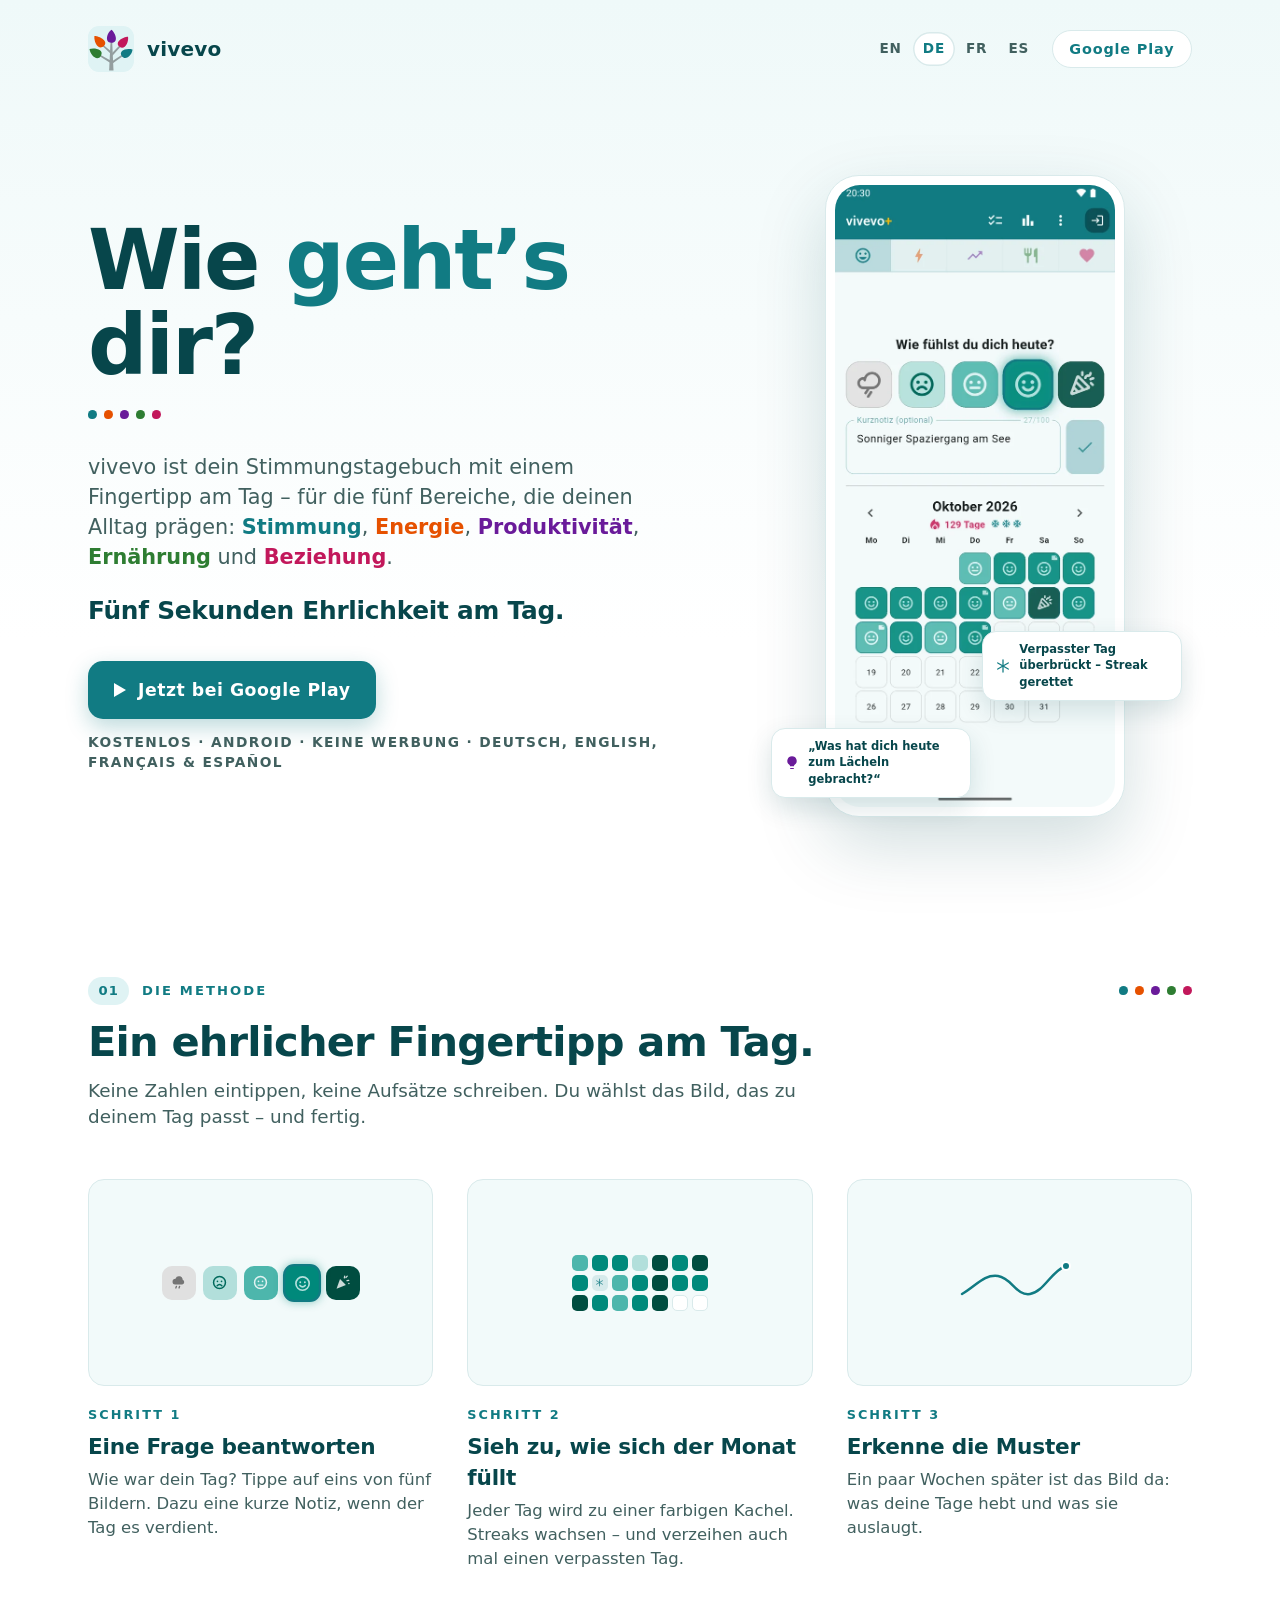
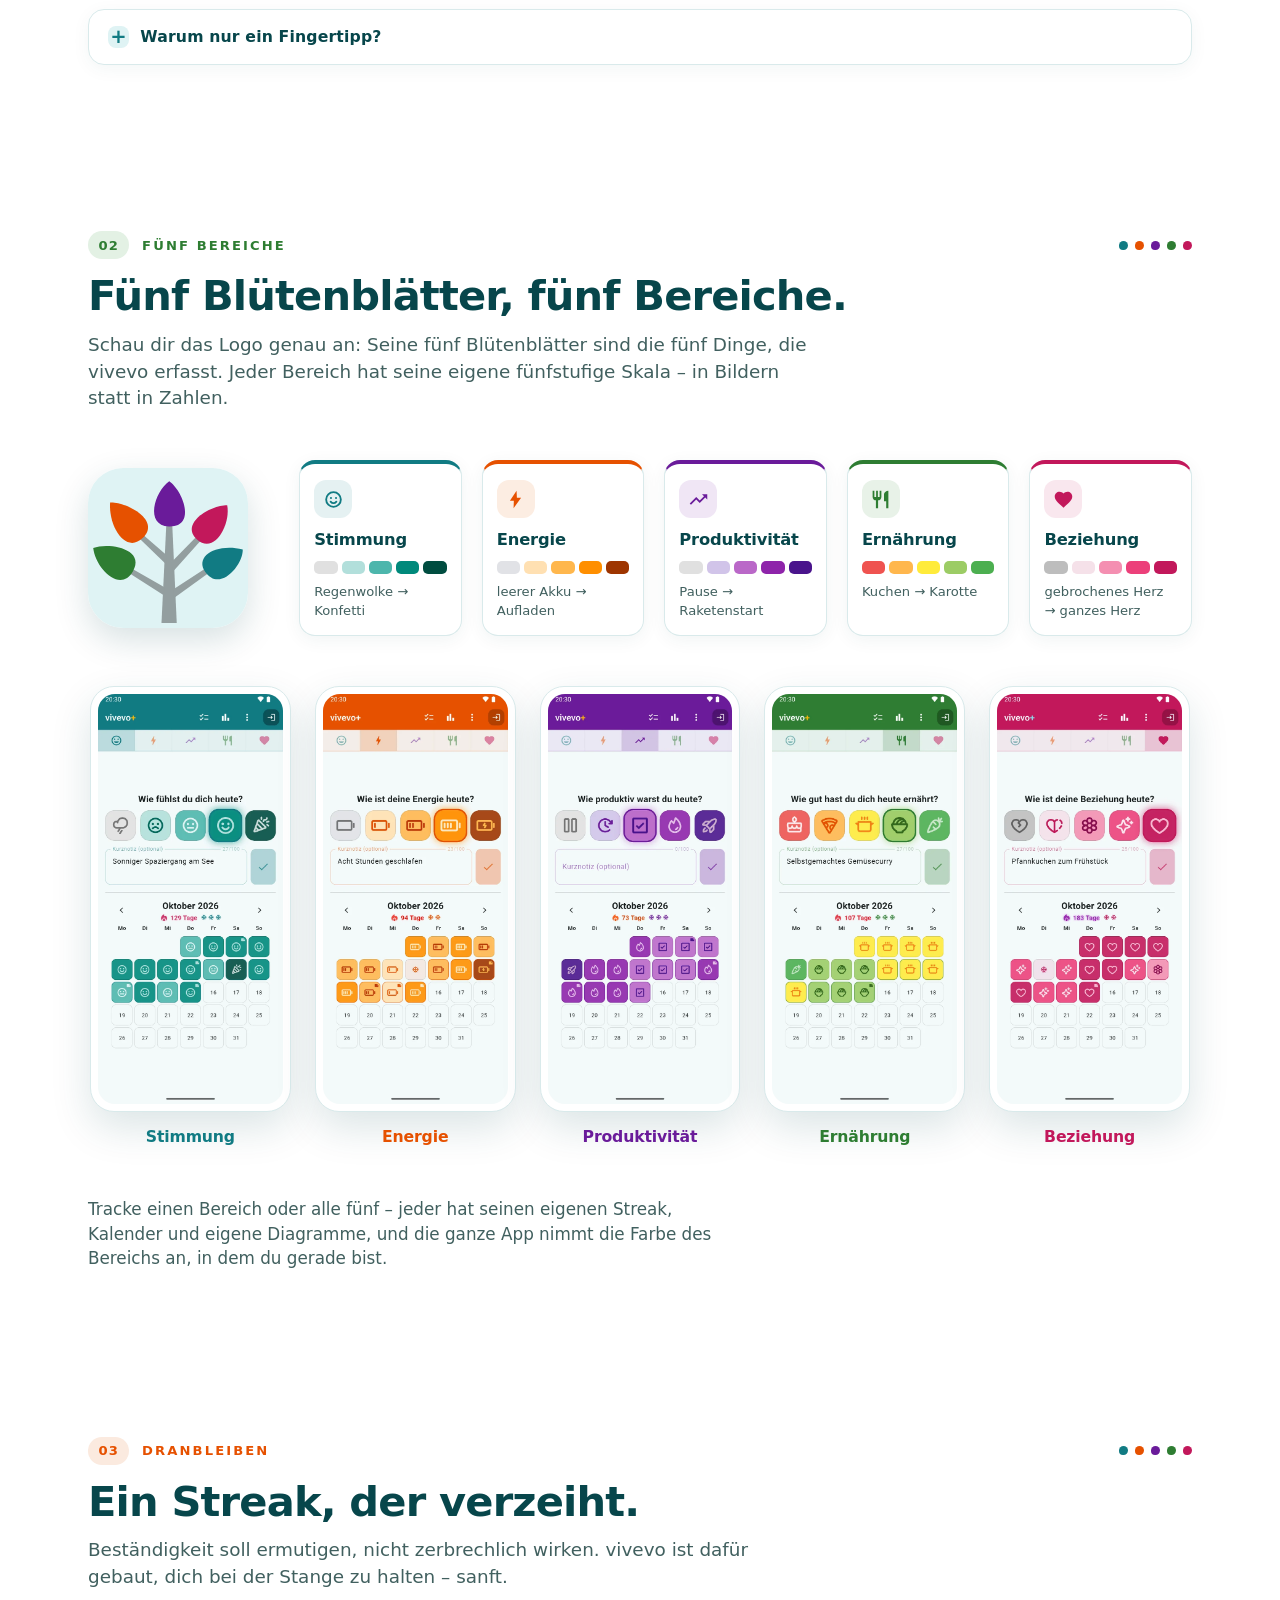
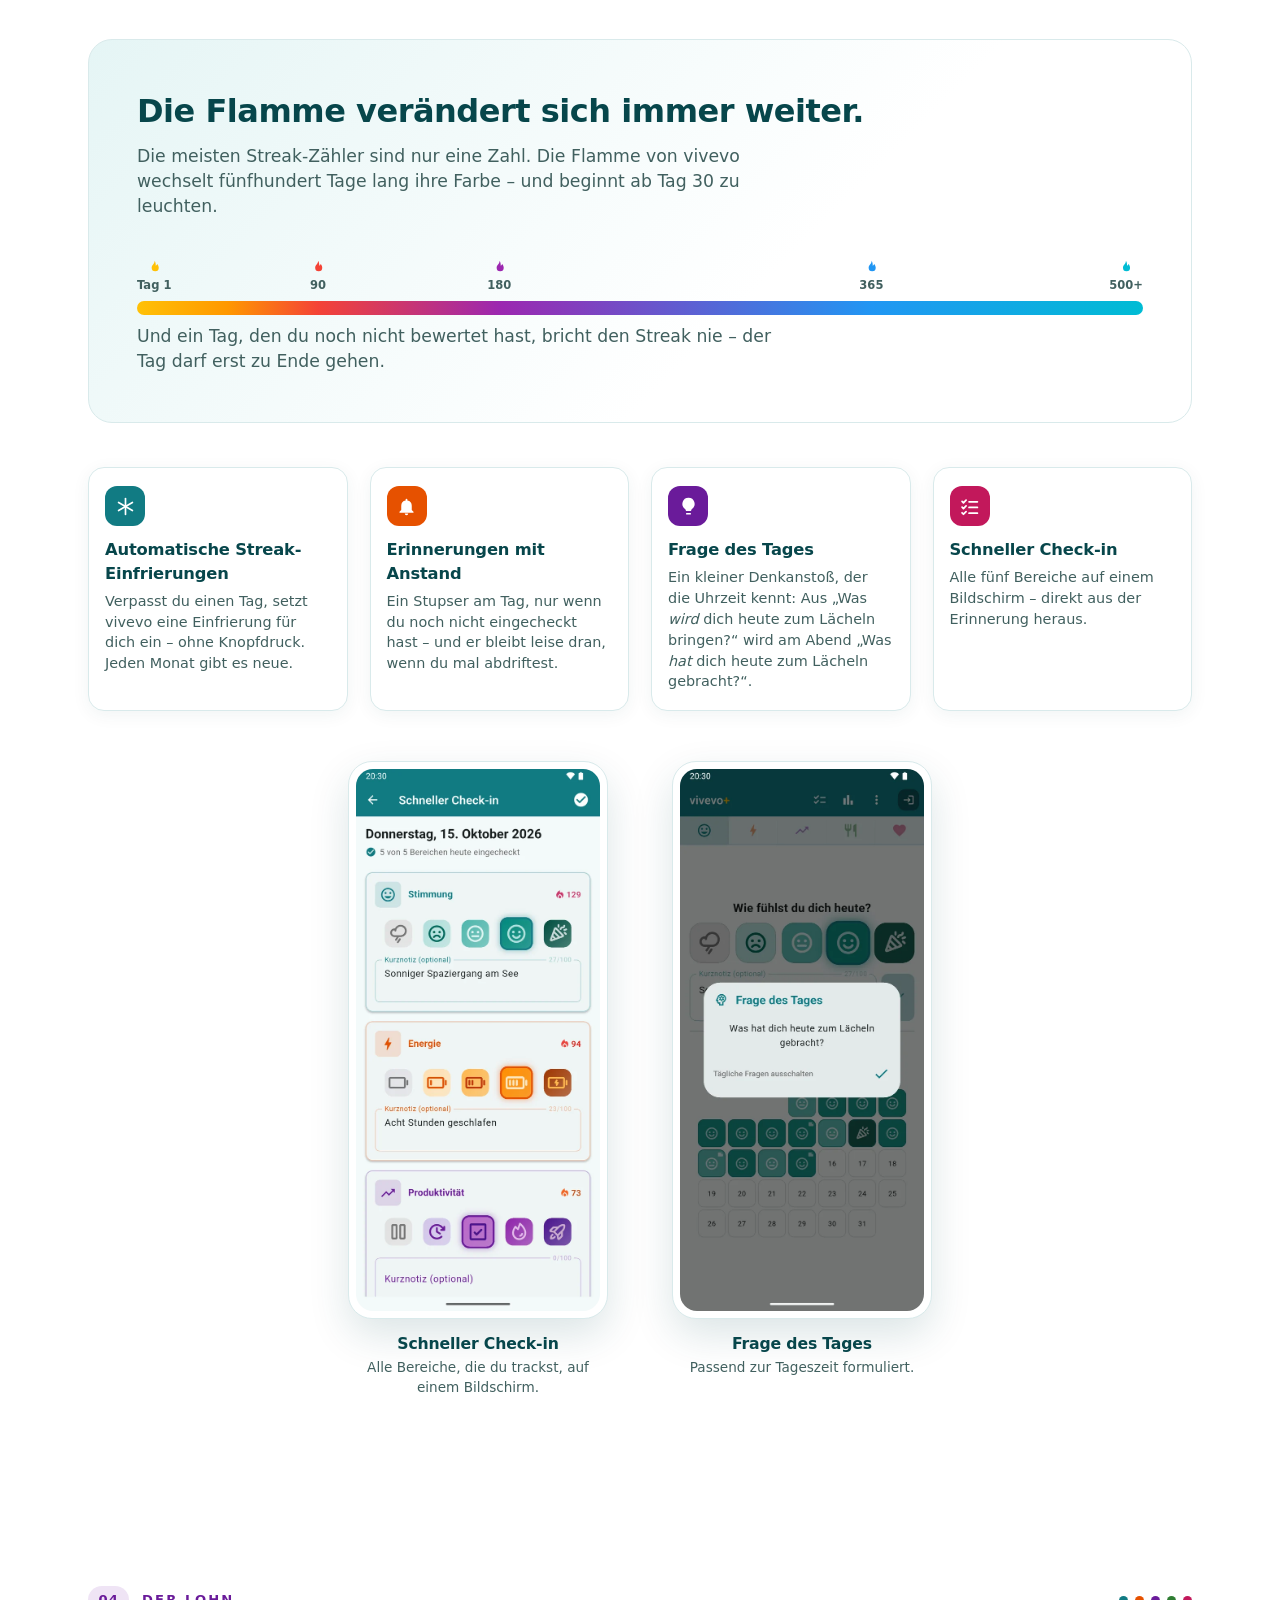
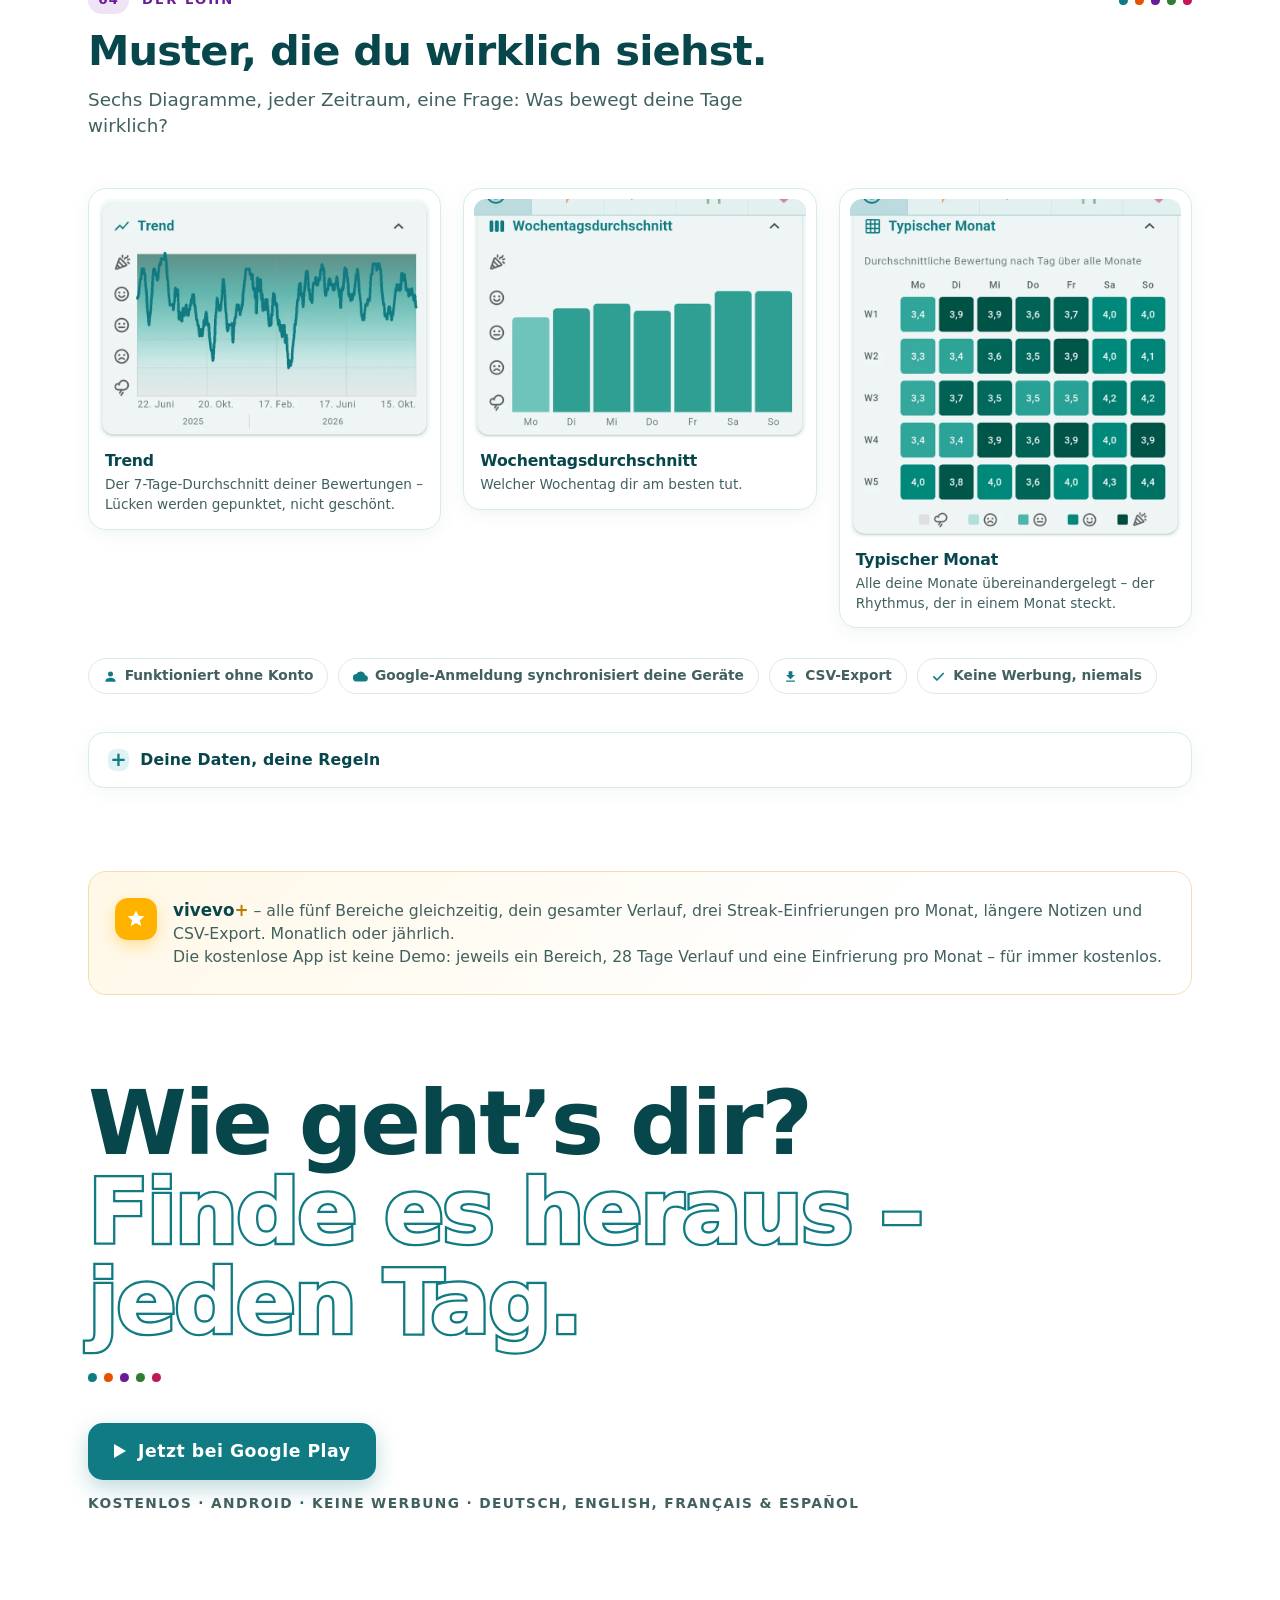
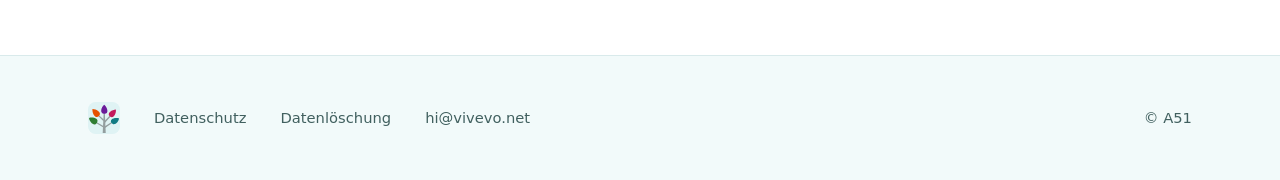
==== commit 5f780413: "Add French and Spanish versions with a language switcher - fr/ and es/: landing page, privacy policy" ====
--- a/de/index.html
+++ b/de/index.html
@@ -12,6 +12,8 @@
 <meta property="og:url" content="https://vivevo.net/de/">
 <meta property="og:locale" content="de_DE">
 <meta property="og:locale:alternate" content="en_US">
+<meta property="og:locale:alternate" content="fr_FR">
+<meta property="og:locale:alternate" content="es_ES">
 <meta property="og:image" content="https://vivevo.net/og-de.png">
 <meta property="og:image:width" content="1200">
 <meta property="og:image:height" content="630">
@@ -20,6 +22,8 @@
 <link rel="canonical" href="https://vivevo.net/de/">
 <link rel="alternate" hreflang="en" href="https://vivevo.net/">
 <link rel="alternate" hreflang="de" href="https://vivevo.net/de/">
+<link rel="alternate" hreflang="fr" href="https://vivevo.net/fr/">
+<link rel="alternate" hreflang="es" href="https://vivevo.net/es/">
 <link rel="alternate" hreflang="x-default" href="https://vivevo.net/">
 <link rel="stylesheet" href="../site.css">
 </head>
@@ -50,7 +54,12 @@
 <header class="wrap top">
   <img src="../vivevo.svg" alt="" width="46" height="46">
   <span class="name">vivevo</span>
-  <a class="lang" href="../index.html" hreflang="en" lang="en">English</a>
+  <nav class="langs" aria-label="Sprache">
+    <a href="../index.html" hreflang="en" lang="en" title="English" aria-label="English">EN</a>
+    <a href="index.html" hreflang="de" lang="de" title="Deutsch" aria-label="Deutsch" aria-current="page">DE</a>
+    <a href="../fr/index.html" hreflang="fr" lang="fr" title="Français" aria-label="Français">FR</a>
+    <a href="../es/index.html" hreflang="es" lang="es" title="Español" aria-label="Español">ES</a>
+  </nav>
   <a class="toplink" href="https://play.google.com/store/apps/details?id=io.a51.vivevo&amp;hl=de">Google&nbsp;Play</a>
 </header>
 
@@ -65,13 +74,13 @@
         <b class="w-diet">Ernährung</b> und <b class="w-rel">Beziehung</b>.</p>
       <p class="pitch">Fünf Sekunden Ehrlichkeit am Tag.</p>
       <a class="play" href="https://play.google.com/store/apps/details?id=io.a51.vivevo&amp;hl=de"><span class="tri" aria-hidden="true"></span>Jetzt bei Google&nbsp;Play</a>
-      <p class="free">Kostenlos &middot; Android &middot; Keine Werbung &middot; Deutsch &amp; English</p>
+      <p class="free">Kostenlos &middot; Android &middot; Keine Werbung &middot; Deutsch, English, Français &amp; Español</p>
     </div>
 
     <figure class="hero-art">
       <div class="phone">
         <img src="../shots/de/home_mood.webp" width="600" height="1333" fetchpriority="high"
-          alt="Der Startbildschirm von vivevo: die Frage „Wie fühlst du dich heute?“ über fünf Bewertungskacheln von der Regenwolke bis zum Konfetti, die heutige Notiz „Sonniger Spaziergang am See“ und ein September-Kalender aus farbigen Tageskacheln unter einem Streak von 129 Tagen.">
+          alt="Der Startbildschirm von vivevo: die Frage „Wie fühlst du dich heute?“ über fünf Bewertungskacheln von der Regenwolke bis zum Konfetti, die heutige Notiz „Sonniger Spaziergang am See“ und ein Oktober-Kalender aus farbigen Tageskacheln unter einem Streak von 129 Tagen.">
       </div>
       <span class="fcard f-qotd" aria-hidden="true"><svg class="ic"><use href="#i-bulb"/></svg>„Was hat dich heute zum Lächeln gebracht?“</span>
       <span class="fcard f-frozen" aria-hidden="true"><svg class="ic"><use href="#i-snow"/></svg>Verpasster Tag überbrückt – Streak gerettet</span>
@@ -237,7 +246,7 @@
     </ul>
     <ul class="shots two" aria-label="Zwei weitere Bildschirme">
       <li><figure><div class="phone"><img src="../shots/de/checkin.webp" width="600" height="1333" loading="lazy" decoding="async"
-        alt="Schneller Check-in für Sonntag, 27. September 2026: Stimmung, Energie und Produktivität bewertet, mit Notizen wie „Sonniger Spaziergang am See“."></div>
+        alt="Schneller Check-in für Donnerstag, 15. Oktober 2026: Stimmung, Energie und Produktivität bewertet, mit Notizen wie „Sonniger Spaziergang am See“."></div>
         <figcaption><b>Schneller Check-in</b><span>Alle Bereiche, die du trackst, auf einem Bildschirm.</span></figcaption></figure></li>
       <li><figure><div class="phone"><img src="../shots/de/question.webp" width="600" height="1333" loading="lazy" decoding="async"
         alt="Die Frage des Tages, „Was hat dich heute zum Lächeln gebracht?“, über dem Startbildschirm."></div>
@@ -254,12 +263,12 @@
     <div class="charts">
       <figure class="chart">
         <img src="../shots/de/chart_trend.webp" width="800" height="578" loading="lazy" decoding="async"
-          alt="Die Karte Trend: der 7-Tage-Durchschnitt der Stimmungsbewertungen von Juni 2025 bis September 2026, über den fünf Farben der Stimmung.">
+          alt="Die Karte Trend: der 7-Tage-Durchschnitt der Stimmungsbewertungen von Juni 2025 bis Oktober 2026, über den fünf Farben der Stimmung.">
         <figcaption><b>Trend</b><span>Der 7-Tage-Durchschnitt deiner Bewertungen – Lücken werden gepunktet, nicht geschönt.</span></figcaption>
       </figure>
       <figure class="chart">
         <img src="../shots/de/chart_weekday.webp" width="800" height="578" loading="lazy" decoding="async"
-          alt="Die Karte Wochentagsdurchschnitt: ein Balken pro Wochentag, von Montag ansteigend bis zum Hoch am Samstag.">
+          alt="Die Karte Wochentagsdurchschnitt: ein Balken pro Wochentag, montags am niedrigsten, samstags und sonntags am höchsten.">
         <figcaption><b>Wochentagsdurchschnitt</b><span>Welcher Wochentag dir am besten tut.</span></figcaption>
       </figure>
       <figure class="chart">
@@ -295,7 +304,7 @@
     <h2>Wie geht’s dir?<br><span class="hollow">Finde es heraus&nbsp;– jeden&nbsp;Tag.</span></h2>
     <span class="petals" aria-hidden="true"><i></i><i></i><i></i><i></i><i></i></span><br>
     <a class="play" href="https://play.google.com/store/apps/details?id=io.a51.vivevo&amp;hl=de"><span class="tri" aria-hidden="true"></span>Jetzt bei Google&nbsp;Play</a>
-    <p class="free">Kostenlos &middot; Android &middot; Keine Werbung &middot; Deutsch &amp; English</p>
+    <p class="free">Kostenlos &middot; Android &middot; Keine Werbung &middot; Deutsch, English, Français &amp; Español</p>
   </section>
 
 </main>
--- a/site.css
+++ b/site.css
@@ -35,8 +35,10 @@
 .top{display:flex;align-items:center;gap:13px;padding-block:clamp(16px,2.5vw,26px)}
 .top img{width:clamp(38px,4vw,46px);height:auto;border-radius:24%}
 .top .name{font-weight:800;font-size:clamp(1.05rem,2vw,1.25rem);letter-spacing:.01em}
-.top .lang{margin-left:auto;color:var(--body);text-decoration:none;font-weight:700;font-size:.9rem;letter-spacing:.04em;border-radius:999px;padding:.55em .95em;white-space:nowrap}
-.top .lang:hover{color:var(--teal);background:#fff}
+.top .langs{margin-left:auto;display:flex;gap:2px}
+.top .langs a{color:var(--body);text-decoration:none;font-weight:700;font-size:.85rem;letter-spacing:.06em;border-radius:999px;padding:.55em .7em;white-space:nowrap}
+.top .langs a:hover{color:var(--teal);background:#fff}
+.top .langs a[aria-current]{color:var(--teal);background:#fff;box-shadow:inset 0 0 0 1.5px var(--line)}
 .top .toplink{color:var(--teal);text-decoration:none;font-weight:700;font-size:.9rem;letter-spacing:.06em;border:1.5px solid var(--line);background:#fff;border-radius:999px;padding:.55em 1.15em;white-space:nowrap}
 .top .toplink:hover{border-color:var(--teal);background:var(--mist-soft)}
 
@@ -256,6 +258,7 @@
 }
 @media (max-width:440px){
   .top .toplink{display:none}
+  .top .langs a{padding:.55em .5em}
   .tiles{grid-template-columns:1fr}
   .fcard{display:none}
   .shots{grid-auto-columns:58vw}
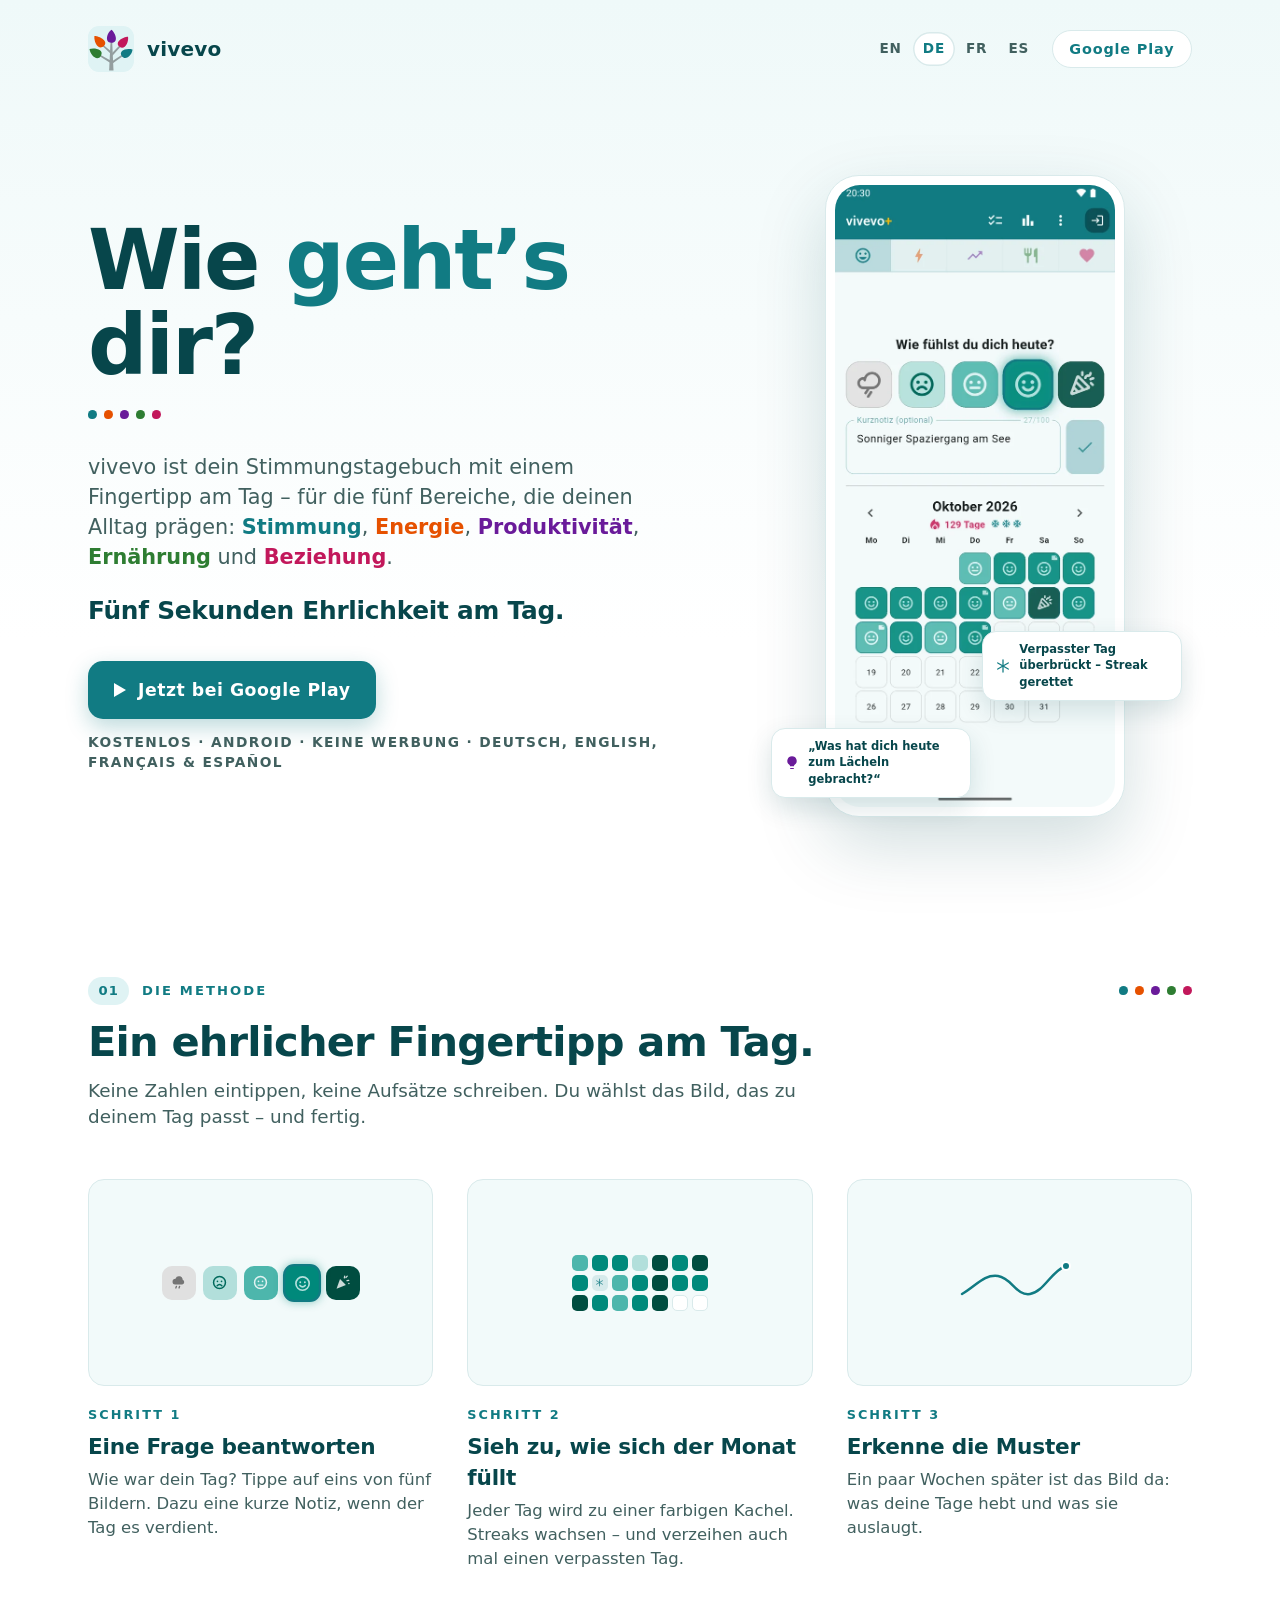
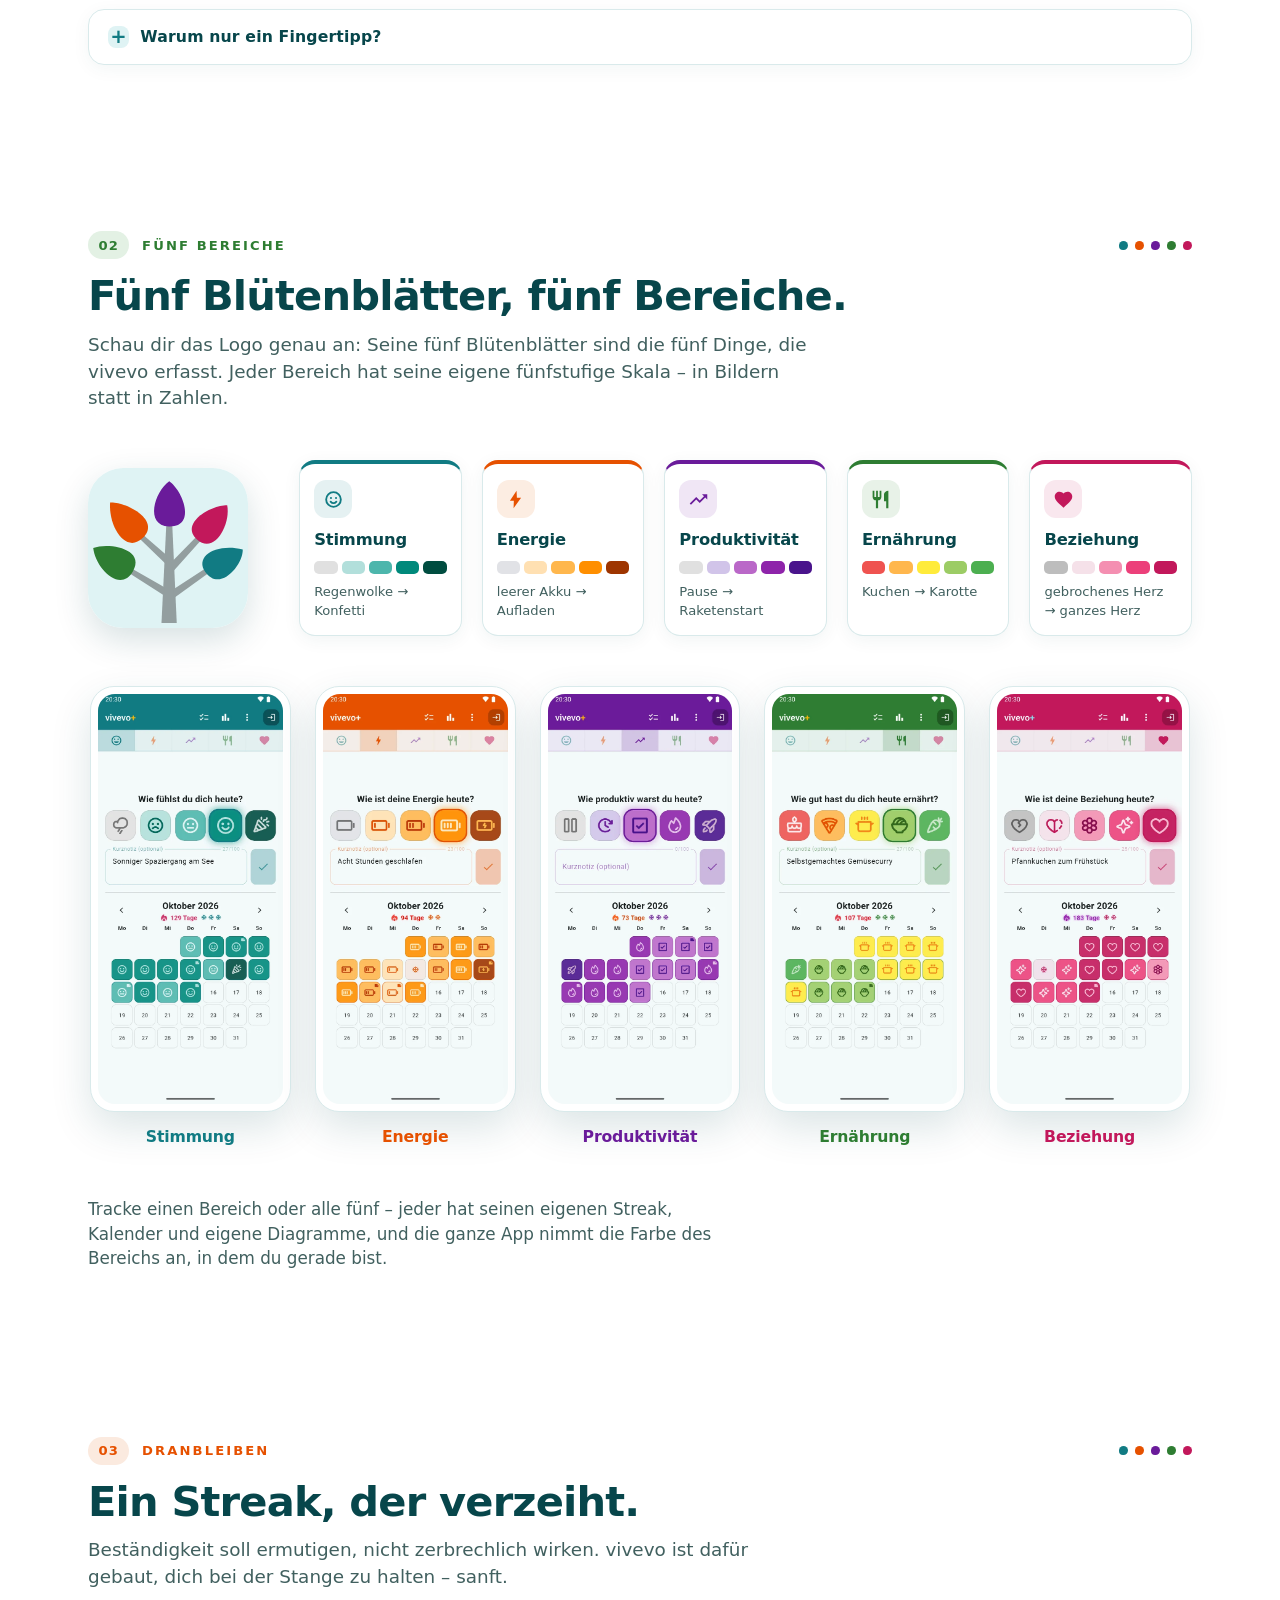
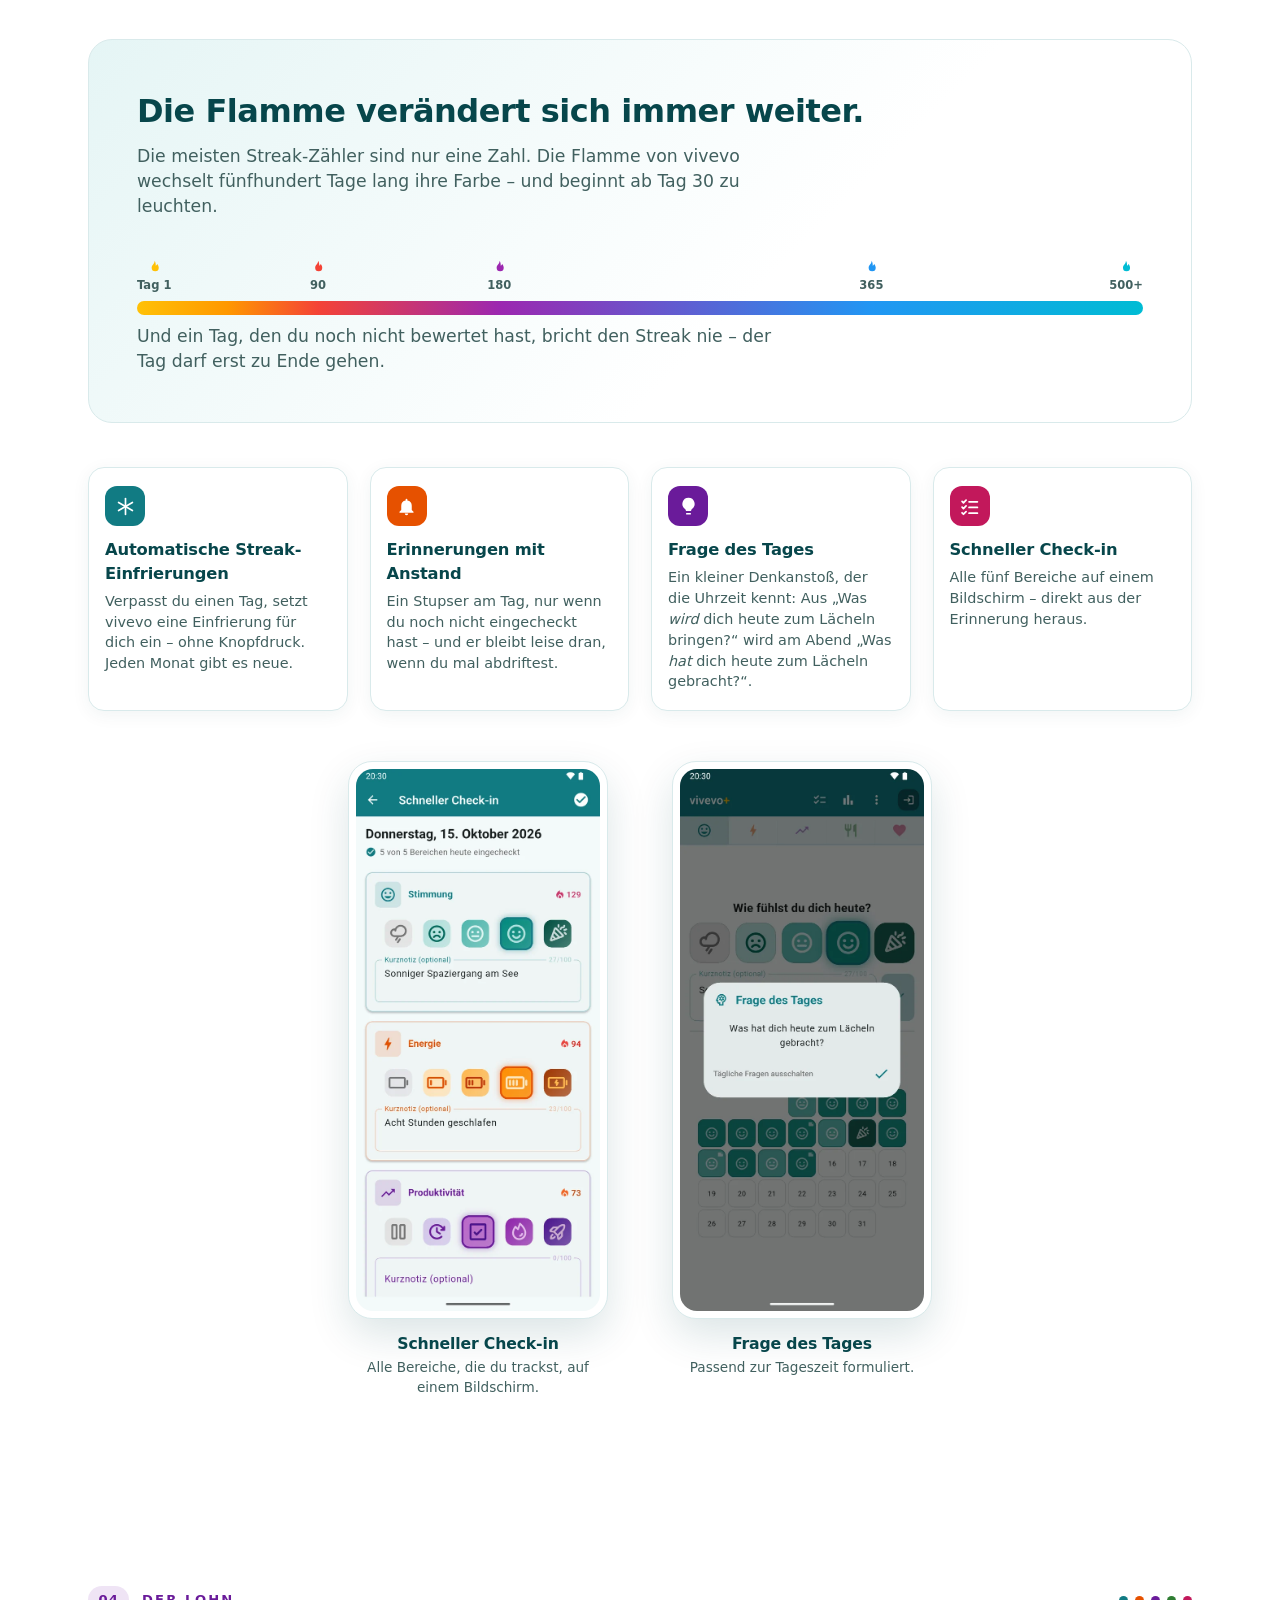
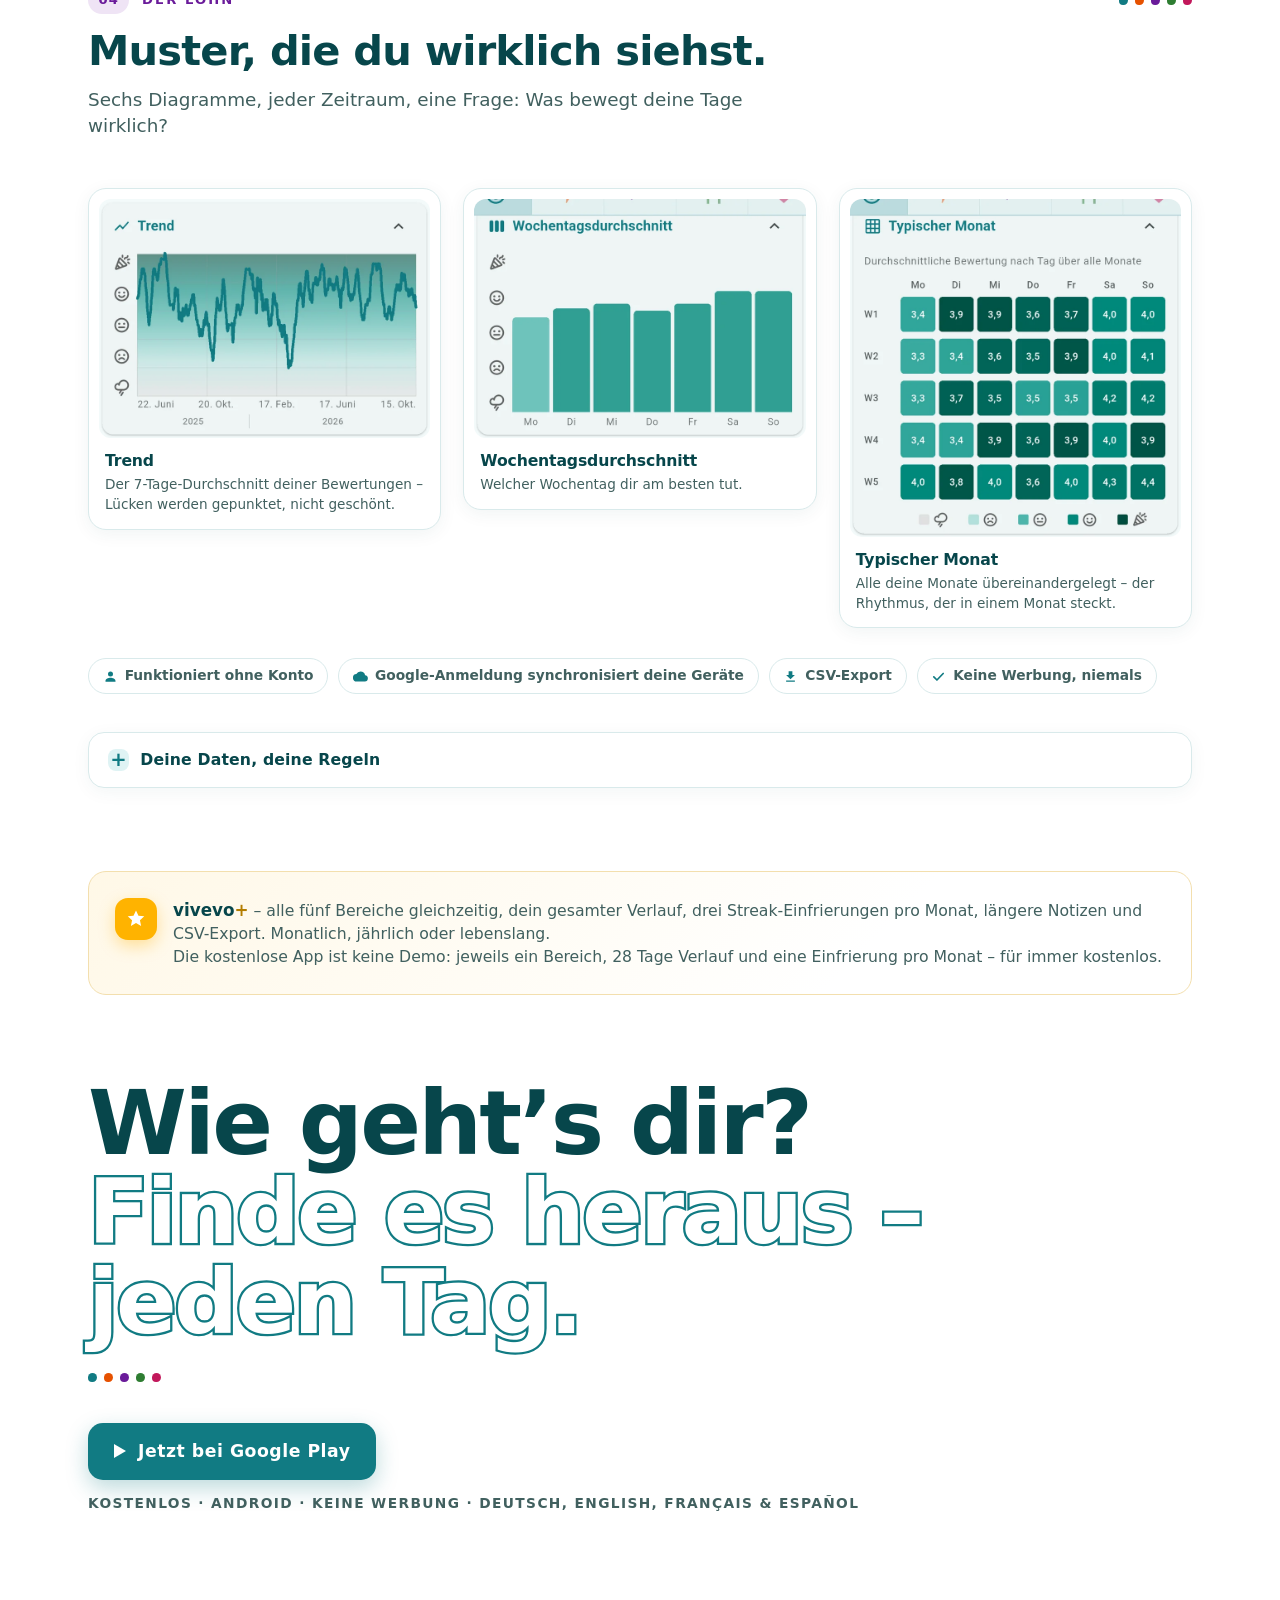
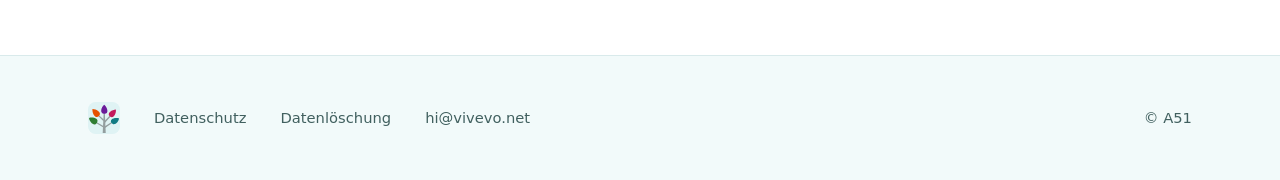
==== commit 19537760: "Name the lifetime plan next to monthly and yearly vivevo+ is also sold as a one-time lifetime unlock" ====
--- a/de/index.html
+++ b/de/index.html
@@ -295,7 +295,7 @@
   <section class="wrap" aria-label="vivevo plus" style="padding-block:0">
     <div class="plus">
       <span class="pchip" aria-hidden="true"><svg class="ic"><use href="#i-star"/></svg></span>
-      <p><b class="pname">vivevo<em>+</em></b> – alle fünf Bereiche gleichzeitig, dein gesamter Verlauf, drei Streak-Einfrierungen pro Monat, längere Notizen und CSV-Export. Monatlich oder jährlich.<br>
+      <p><b class="pname">vivevo<em>+</em></b> – alle fünf Bereiche gleichzeitig, dein gesamter Verlauf, drei Streak-Einfrierungen pro Monat, längere Notizen und CSV-Export. Monatlich, jährlich oder lebenslang.<br>
       Die kostenlose App ist keine Demo: jeweils ein Bereich, 28 Tage Verlauf und eine Einfrierung pro Monat – für immer kostenlos.</p>
     </div>
   </section>
